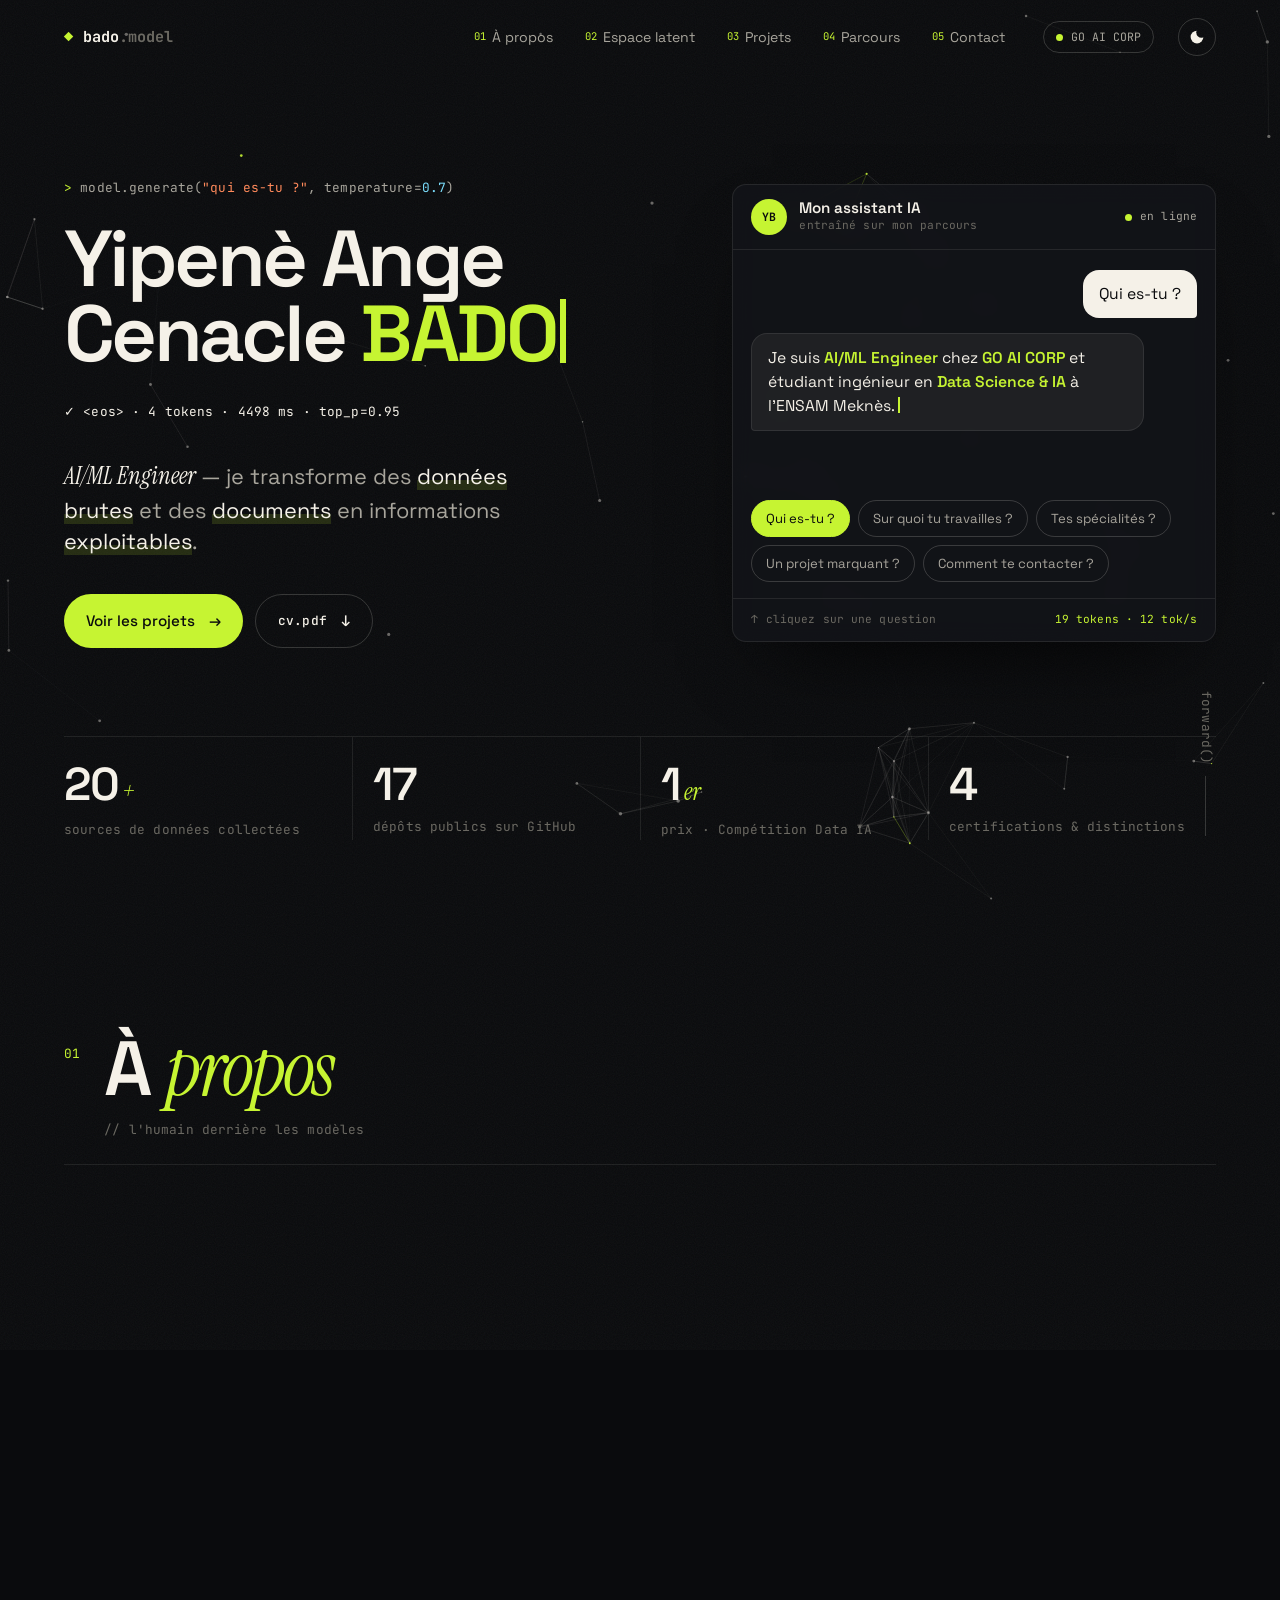
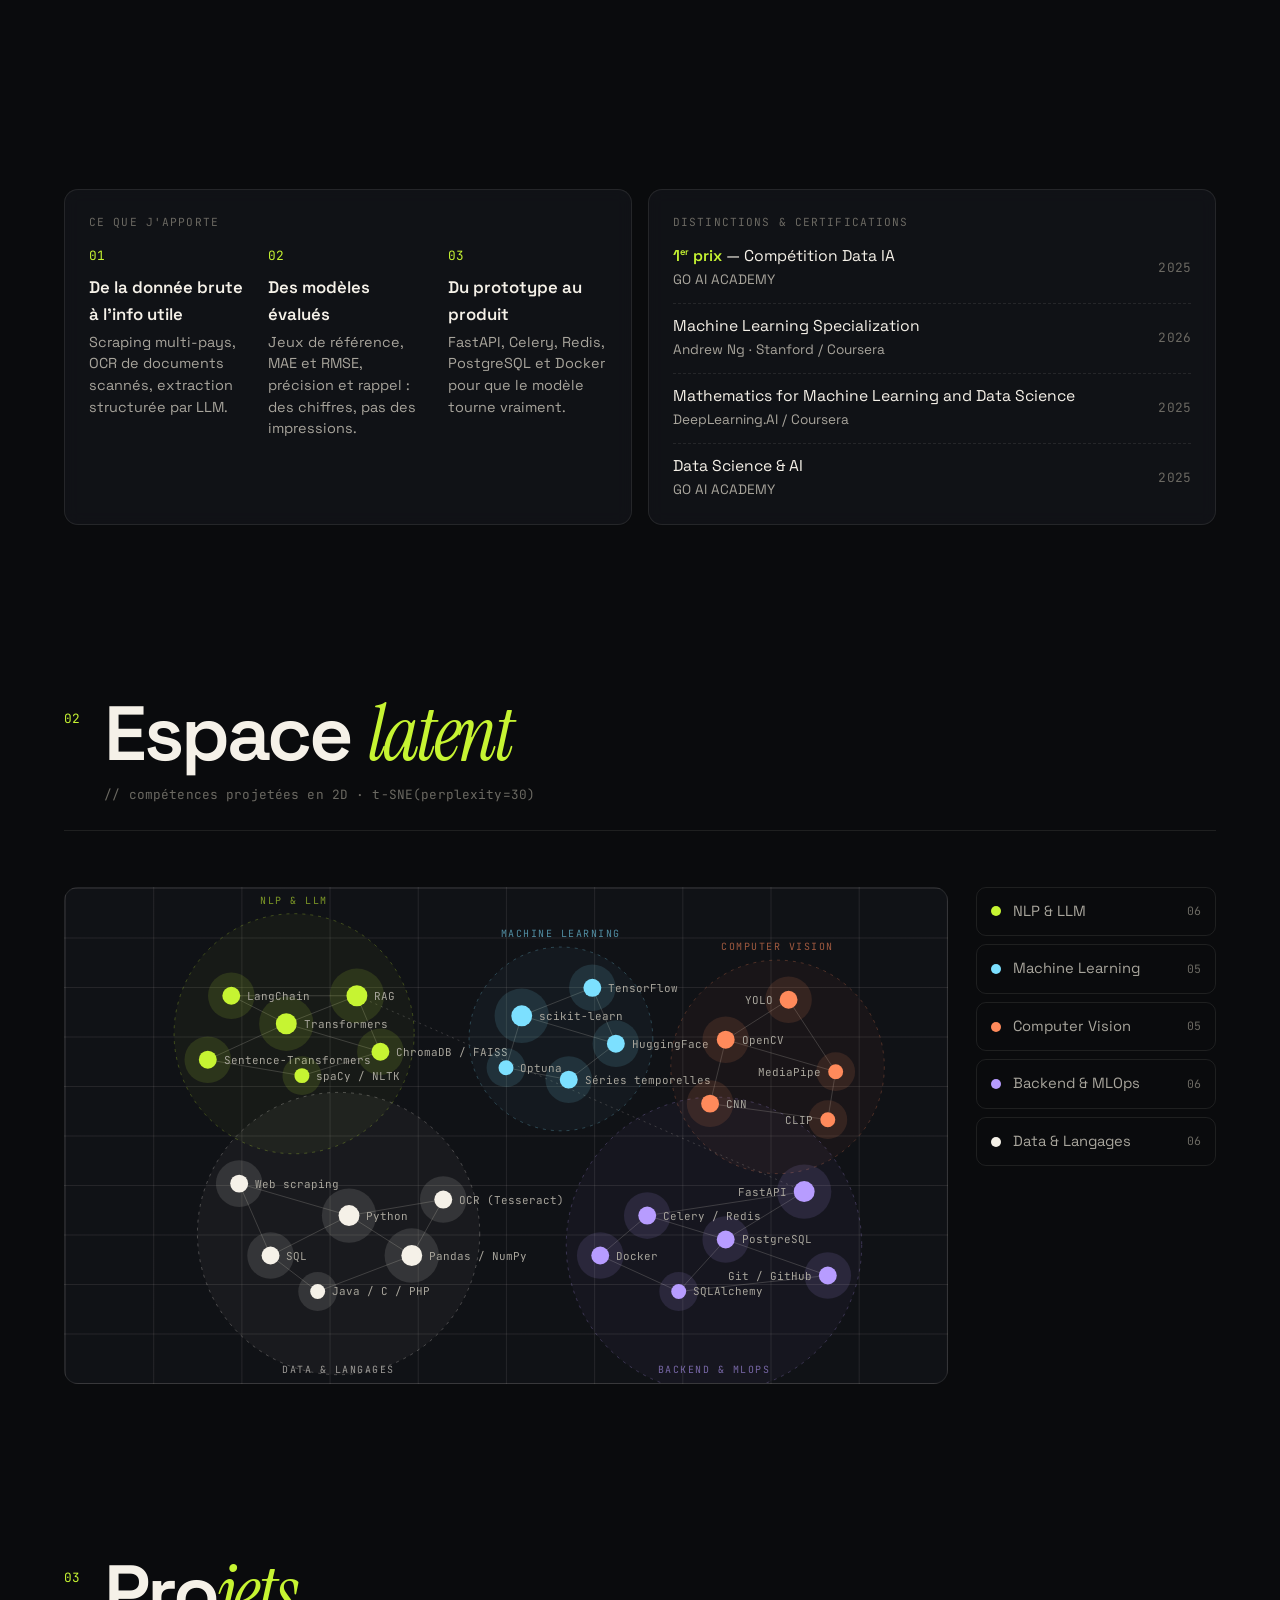
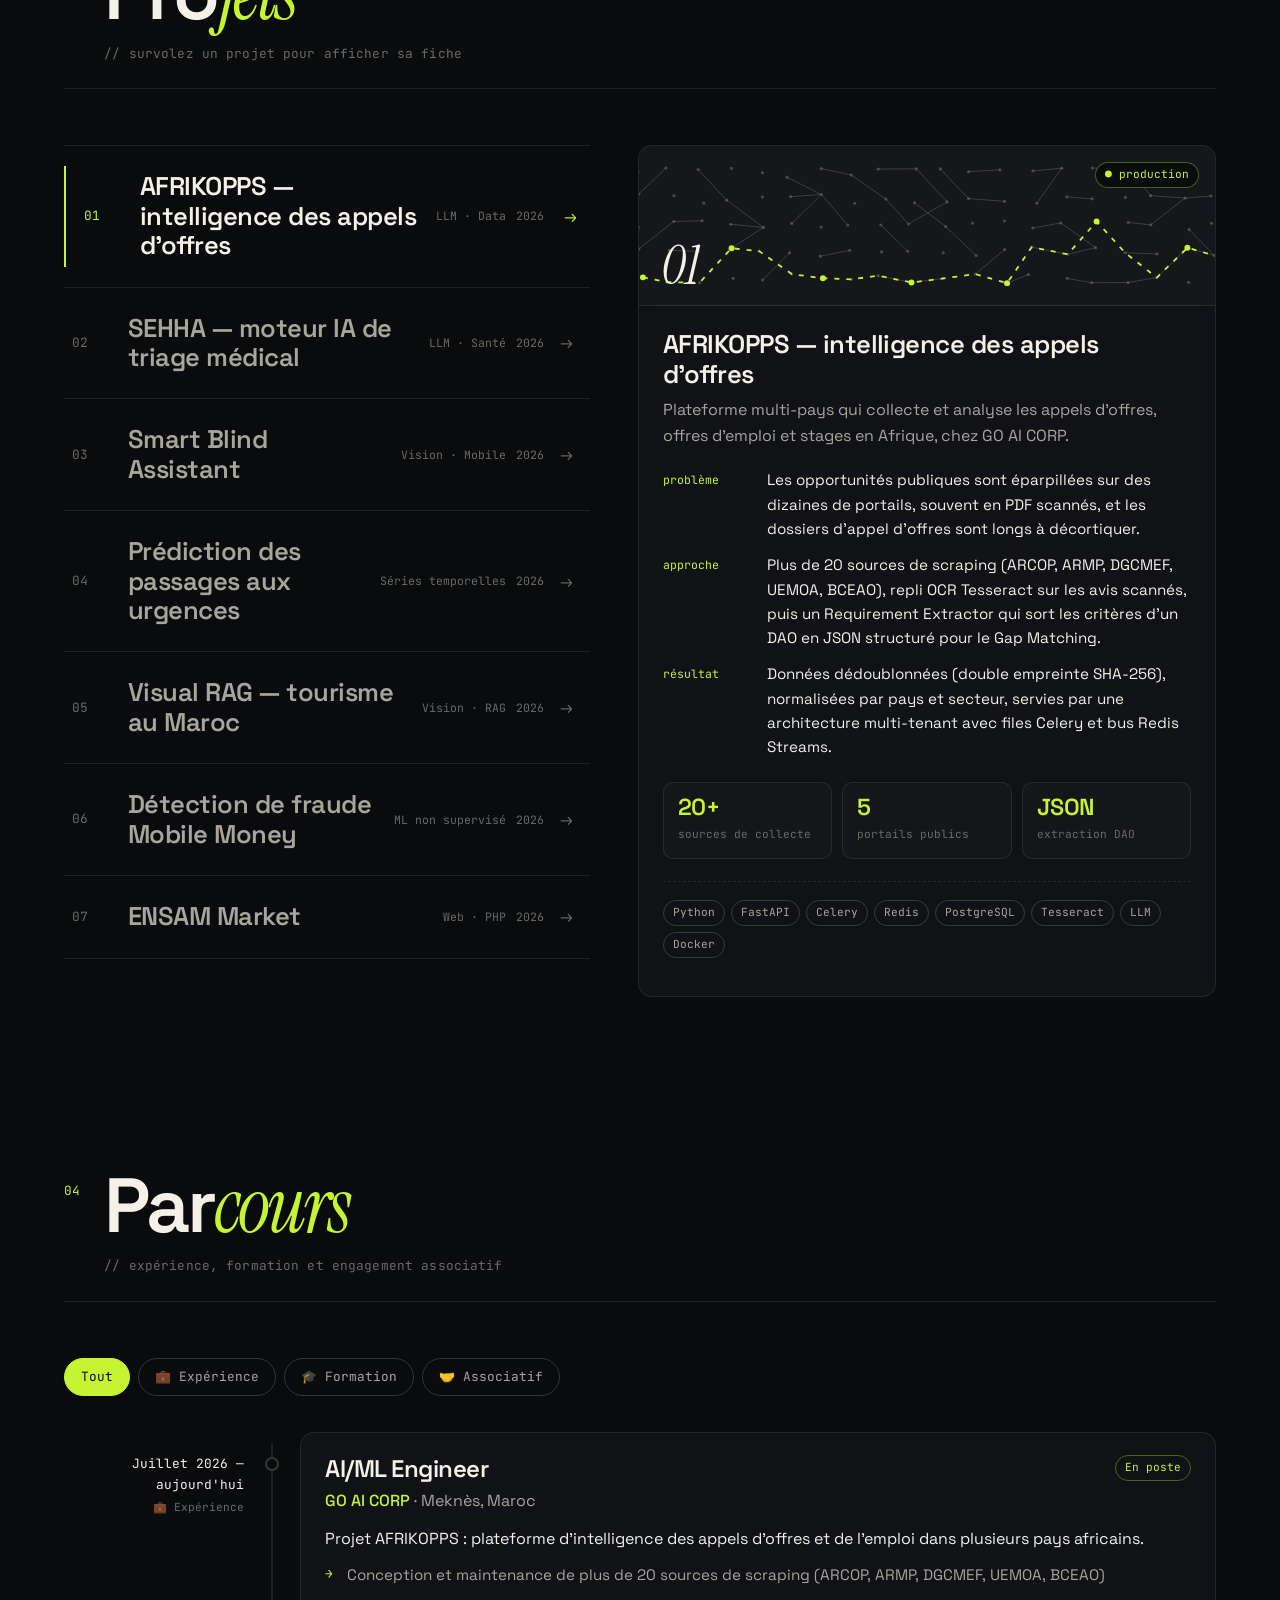
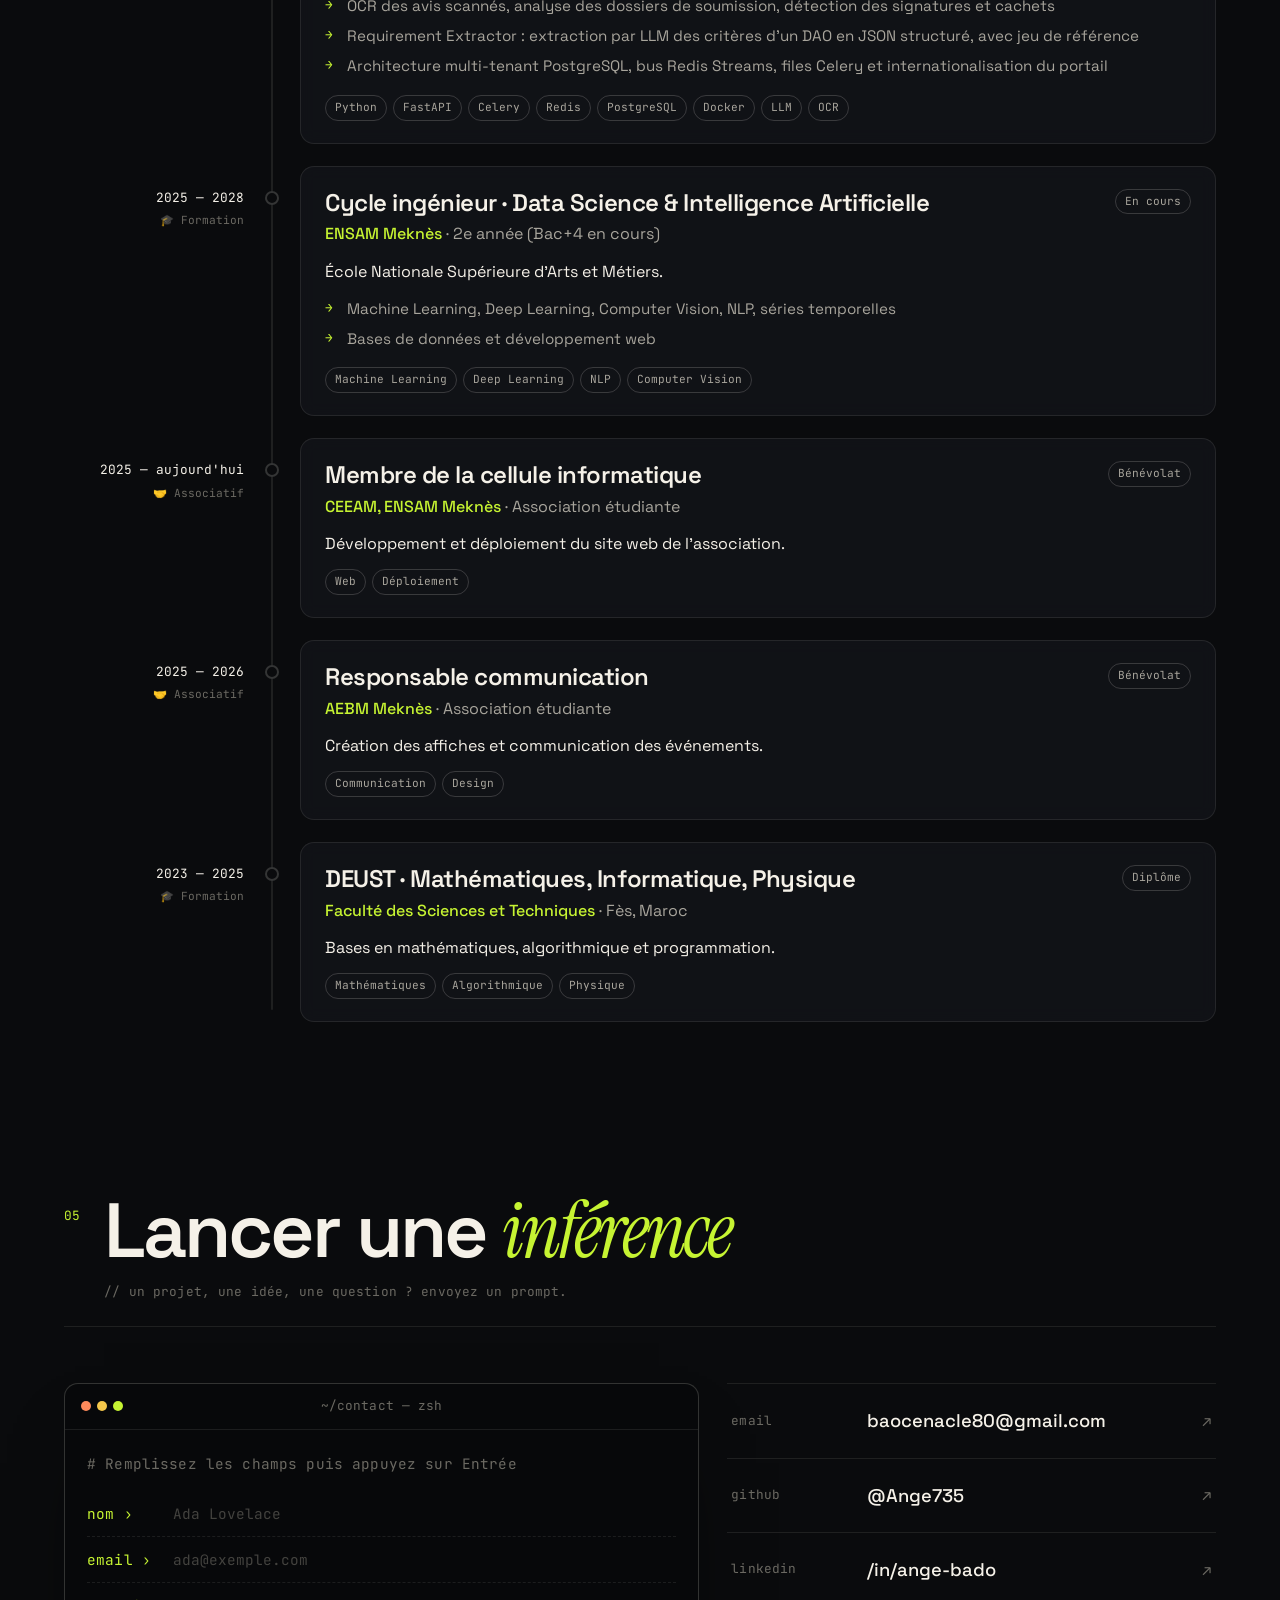
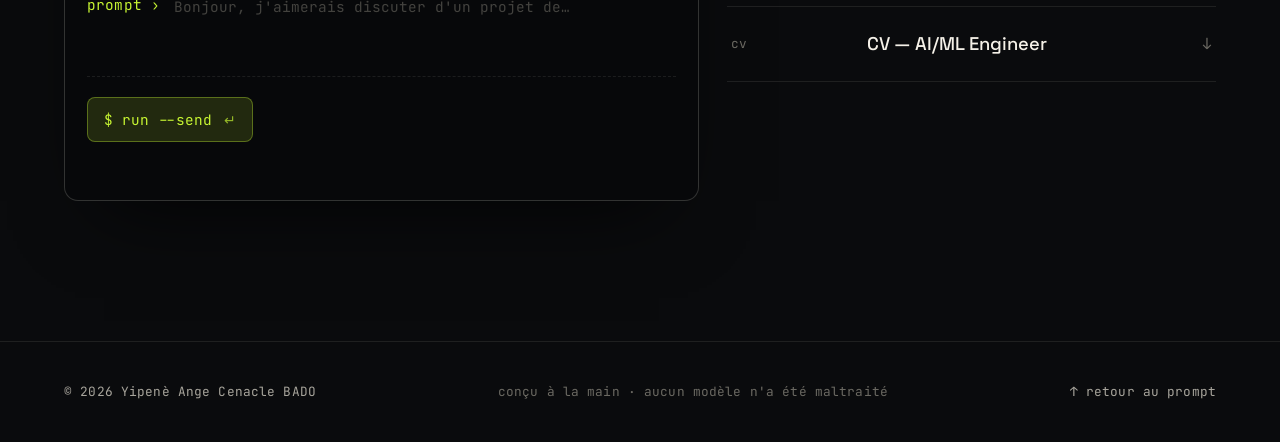
==== index.html @ c5e98bed "Portfolio IA : première mise en ligne Site personnel en HTML/CSS/JS sans build : accueil avec assist" ====
<!DOCTYPE html>
<html lang="fr">
<head>
  <meta charset="UTF-8" />
  <meta name="viewport" content="width=device-width, initial-scale=1.0" />
  <title>Yipenè Ange Cenacle BADO — AI/ML Engineer</title>
  <meta name="description" content="Portfolio de Yipenè Ange Cenacle BADO, AI/ML Engineer chez GO AI CORP et étudiant ingénieur en Data Science & IA à l'ENSAM Meknès : LLM, RAG, computer vision, data engineering." />
  <script>
    /* applique le thème mémorisé avant l'affichage (évite un flash) */
    try { document.documentElement.dataset.theme = localStorage.getItem("theme") || "dark"; }
    catch (e) { document.documentElement.dataset.theme = "dark"; }
  </script>
  <link rel="preconnect" href="https://fonts.googleapis.com" />
  <link rel="preconnect" href="https://fonts.gstatic.com" crossorigin />
  <link href="https://fonts.googleapis.com/css2?family=Instrument+Serif:ital@0;1&family=JetBrains+Mono:wght@400;500;700&family=Space+Grotesk:wght@400;500;600;700&display=swap" rel="stylesheet" />
  <link rel="stylesheet" href="css/style.css" />
  <link rel="stylesheet" href="css/sections.css" />
</head>
<body>
  <canvas id="field" aria-hidden="true"></canvas>
  <div class="grain" aria-hidden="true"></div>

  <!-- ============ NAV ============ -->
  <header class="nav">
    <a href="#top" class="nav__logo">
      <span class="nav__glyph">◆</span>
      <span>bado<span class="dim">.model</span></span>
    </a>
    <nav class="nav__links" id="navLinks">
      <a href="#about"><span class="idx">01</span>À propos</a>
      <a href="#latent"><span class="idx">02</span>Espace latent</a>
      <a href="#projects"><span class="idx">03</span>Projets</a>
      <a href="#parcours"><span class="idx">04</span>Parcours</a>
      <a href="#inference"><span class="idx">05</span>Contact</a>
    </nav>
    <div class="nav__status"><span class="pulse"></span>GO AI CORP</div>
    <button class="theme-toggle" id="themeToggle" type="button" aria-label="Passer au thème clair" title="Changer de thème">
      <svg viewBox="0 0 24 24" aria-hidden="true">
        <mask id="ttMoon">
          <rect x="-12" y="-12" width="48" height="48" fill="#fff" />
          <circle class="tt-mask" cx="18" cy="6" r="7" fill="#000" />
        </mask>
        <circle class="tt-core" cx="12" cy="12" r="8.5" mask="url(#ttMoon)" />
        <g class="tt-rays">
          <line x1="12" y1="1" x2="12" y2="3.5" /><line x1="12" y1="20.5" x2="12" y2="23" />
          <line x1="1" y1="12" x2="3.5" y2="12" /><line x1="20.5" y1="12" x2="23" y2="12" />
          <line x1="4.2" y1="4.2" x2="6" y2="6" /><line x1="18" y1="18" x2="19.8" y2="19.8" />
          <line x1="4.2" y1="19.8" x2="6" y2="18" /><line x1="18" y1="6" x2="19.8" y2="4.2" />
        </g>
      </svg>
    </button>
    <button class="nav__burger" id="burger" aria-label="Menu"><span></span><span></span></button>
  </header>

  <main id="top">
    <!-- ============ HERO ============ -->
    <section class="hero">
      <div class="hero__left">
        <p class="prompt mono">
          <span class="prompt__sym">&gt;</span> model.generate(<span class="str">"qui es-tu ?"</span>, temperature=<span class="num">0.7</span>)
        </p>

        <h1 class="hero__title" id="genName">
          <!-- tokens injectés par JS -->
        </h1>

        <div class="logits mono" id="logits" aria-hidden="true"></div>

        <p class="hero__role">
          <em>AI/ML Engineer</em> — je transforme des <span class="hl">données brutes</span>
          et des <span class="hl">documents</span> en informations <span class="hl">exploitables</span>.
        </p>

        <div class="hero__cta">
          <a href="#projects" class="btn btn--primary">
            <span>Voir les projets</span><span class="btn__arrow">→</span>
          </a>
          <a href="assets/CV.pdf" class="btn btn--ghost" download>
            <span class="mono">cv.pdf</span><span class="btn__arrow">↓</span>
          </a>
        </div>
      </div>

      <!-- Assistant IA : questions cliquables, réponses écrites en direct -->
      <aside class="hero__right">
        <div class="chat">
          <div class="chat__head">
            <div class="chat__id">
              <span class="chat__avatar mono" data-initials>··</span>
              <div>
                <b>Mon assistant IA</b>
                <span class="mono">entraîné sur mon parcours</span>
              </div>
            </div>
            <span class="chat__live mono"><span class="pulse"></span>en ligne</span>
          </div>
          <div class="chat__body" id="chatBody" aria-live="polite"></div>
          <div class="chat__chips" id="chatChips" aria-label="Questions suggérées"></div>
          <div class="chat__foot mono">
            <span>↑ cliquez sur une question</span><span id="chatStats">—</span>
          </div>
        </div>
      </aside>

      <div class="hero__metrics">
        <div class="metric"><span class="metric__val" data-count="20">0</span><span class="metric__unit">+</span><span class="metric__lbl mono">sources de données collectées</span></div>
        <div class="metric"><span class="metric__val" data-count="17">0</span><span class="metric__unit"></span><span class="metric__lbl mono">dépôts publics sur GitHub</span></div>
        <div class="metric"><span class="metric__val" data-count="1">0</span><span class="metric__unit">er</span><span class="metric__lbl mono">prix · Compétition Data IA</span></div>
        <div class="metric"><span class="metric__val" data-count="4">0</span><span class="metric__unit"></span><span class="metric__lbl mono">certifications & distinctions</span></div>
      </div>

      <a href="#about" class="scroll-hint mono" aria-label="Défiler">
        <span>forward()</span><span class="scroll-hint__line"></span>
      </a>
    </section>

    <!-- ============ 01 À PROPOS (bento) ============ -->
    <section class="section" id="about">
      <header class="section__head">
        <span class="section__idx mono">01</span>
        <h2 class="section__title">À <em>propos</em></h2>
        <p class="section__sub mono">// l'humain derrière les modèles</p>
      </header>

      <div class="bento" id="bento">
        <article class="tile tile--bio reveal">
          <div class="bio__top">
            <div class="avatar" aria-hidden="true">
              <span data-initials>··</span><i></i><i></i><i></i>
            </div>
            <div>
              <p class="tile__label mono">profil</p>
              <h3 class="bio__name" data-fullname>Yipenè Ange Cenacle BADO</h3>
              <p class="bio__role">AI/ML Engineer · Étudiant ingénieur en Data Science &amp; IA</p>
            </div>
          </div>
          <p class="bio__lead">Je transforme des données brutes et des documents en <em>décisions</em>.</p>
          <p class="bio__text">
            AI/ML Engineer chez GO AI CORP depuis juillet 2026, en parallèle de mon cycle ingénieur
            à l'ENSAM Meknès. Je travaille sur la collecte de données à grande échelle, l'OCR de
            documents scannés et l'extraction d'informations par LLM, notamment pour analyser la
            conformité des dossiers d'appels d'offres. J'ai aussi une pratique du Machine Learning,
            de la vision par ordinateur, du NLP et des séries temporelles, de la préparation des
            données jusqu'à l'évaluation des modèles.
          </p>
          <div class="bio__open">
            <span class="mono dim">spécialités</span>
            <span class="tag tag--ok">LLM &amp; RAG</span><span class="tag">Computer Vision</span><span class="tag">Data Engineering</span>
          </div>
        </article>

        <article class="tile tile--now reveal">
          <p class="tile__label mono"><span class="pulse"></span>en ce moment</p>
          <p class="now__text">Je développe <em>AFRIKOPPS</em> chez GO AI CORP : collecte multi-pays, OCR et moteur de conformité des appels d'offres.</p>
          <div class="now__bar" aria-hidden="true"><i></i></div>
          <p class="mono dim now__hint">20+ sources · 5 portails publics · extraction LLM</p>
        </article>

        <article class="tile tile--place reveal">
          <p class="tile__label mono">basé à</p>
          <p class="place__city">Meknès</p>
          <p class="place__country">Maroc · ENSAM Meknès</p>
          <p class="place__time mono"><span class="dim">heure locale</span> <b id="localTime" data-tz="Africa/Casablanca">--:--</b></p>
        </article>

        <article class="tile tile--lang reveal">
          <p class="tile__label mono">langues</p>
          <ul class="langs">
            <li><span>Français</span><span class="bar"><i style="--v: 1"></i></span><span class="mono dim">langue maternelle</span></li>
            <li><span>Anglais</span><span class="bar"><i style="--v: .55"></i></span><span class="mono dim">intermédiaire</span></li>
          </ul>
        </article>

        <article class="tile tile--values reveal">
          <p class="tile__label mono">ce que j'apporte</p>
          <ol class="values">
            <li><span class="values__n mono">01</span><div><b>De la donnée brute à l'info utile</b><p>Scraping multi-pays, OCR de documents scannés, extraction structurée par LLM.</p></div></li>
            <li><span class="values__n mono">02</span><div><b>Des modèles évalués</b><p>Jeux de référence, MAE et RMSE, précision et rappel : des chiffres, pas des impressions.</p></div></li>
            <li><span class="values__n mono">03</span><div><b>Du prototype au produit</b><p>FastAPI, Celery, Redis, PostgreSQL et Docker pour que le modèle tourne vraiment.</p></div></li>
          </ol>
        </article>

        <article class="tile tile--awards reveal">
          <p class="tile__label mono">distinctions &amp; certifications</p>
          <ul class="awards">
            <li>
              <span class="awards__what"><b>1<sup>er</sup> prix</b> — Compétition Data IA</span>
              <span class="awards__who">GO AI ACADEMY</span><span class="mono awards__year">2025</span>
            </li>
            <li>
              <span class="awards__what">Machine Learning Specialization</span>
              <span class="awards__who">Andrew Ng · Stanford / Coursera</span><span class="mono awards__year">2026</span>
            </li>
            <li>
              <span class="awards__what">Mathematics for Machine Learning and Data Science</span>
              <span class="awards__who">DeepLearning.AI / Coursera</span><span class="mono awards__year">2025</span>
            </li>
            <li>
              <span class="awards__what">Data Science &amp; AI</span>
              <span class="awards__who">GO AI ACADEMY</span><span class="mono awards__year">2025</span>
            </li>
          </ul>
        </article>
      </div>
    </section>

    <!-- ============ 02 LATENT SPACE ============ -->
    <section class="section" id="latent">
      <header class="section__head">
        <span class="section__idx mono">02</span>
        <h2 class="section__title">Espace <em>latent</em></h2>
        <p class="section__sub mono">// compétences projetées en 2D · t-SNE(perplexity=30)</p>
      </header>

      <div class="latent reveal">
        <div class="latent__plot" id="latentPlot">
          <svg id="latentSvg" role="img" aria-label="Carte des compétences"></svg>
          <div class="latent__tip mono" id="latentTip"></div>
        </div>
        <div class="latent__legend" id="latentLegend"></div>
      </div>
    </section>

    <!-- ============ 03 PROJETS (liste + fiche) ============ -->
    <section class="section" id="projects">
      <header class="section__head">
        <span class="section__idx mono">03</span>
        <h2 class="section__title">Pro<em>jets</em></h2>
        <p class="section__sub mono">// survolez un projet pour afficher sa fiche</p>
      </header>

      <div class="proj reveal">
        <ol class="proj__list" id="projList"><!-- injecté par JS --></ol>
        <div class="proj__panel" id="projPanel" aria-live="polite"></div>
      </div>
    </section>

    <!-- ============ 04 PARCOURS (frise) ============ -->
    <section class="section" id="parcours">
      <header class="section__head">
        <span class="section__idx mono">04</span>
        <h2 class="section__title">Par<em>cours</em></h2>
        <p class="section__sub mono">// expérience, formation et engagement associatif</p>
      </header>

      <div class="path-filter mono" id="pathFilter" role="group" aria-label="Filtrer le parcours">
        <button type="button" class="is-active" data-f="all">Tout</button>
        <button type="button" data-f="work">💼 Expérience</button>
        <button type="button" data-f="edu">🎓 Formation</button>
        <button type="button" data-f="assoc">🤝 Associatif</button>
      </div>

      <div class="path" id="path">
        <div class="path__rail" aria-hidden="true"><i id="pathFill"></i></div>
        <ol class="path__list" id="pathList"><!-- injecté par JS --></ol>
      </div>
    </section>

    <!-- ============ 05 INFERENCE / CONTACT ============ -->
    <section class="section" id="inference">
      <header class="section__head">
        <span class="section__idx mono">05</span>
        <h2 class="section__title">Lancer une <em>inférence</em></h2>
        <p class="section__sub mono">// un projet, une idée, une question ? envoyez un prompt.</p>
      </header>

      <div class="contact">
        <form class="term reveal" id="termForm" autocomplete="off">
          <div class="term__bar mono">
            <span class="dots"><i></i><i></i><i></i></span>
            <span>~/contact — zsh</span>
            <span></span>
          </div>
          <div class="term__body mono">
            <p class="dim"># Remplissez les champs puis appuyez sur Entrée</p>
            <label class="term__line">
              <span class="term__ps">nom ›</span>
              <input name="name" required placeholder="Ada Lovelace" />
            </label>
            <label class="term__line">
              <span class="term__ps">email ›</span>
              <input name="email" type="email" required placeholder="ada@exemple.com" />
            </label>
            <label class="term__line term__line--area">
              <span class="term__ps">prompt ›</span>
              <textarea name="message" rows="3" required placeholder="Bonjour, j'aimerais discuter d'un projet de…"></textarea>
            </label>
            <button type="submit" class="term__run">
              <span>$ run --send</span><kbd>↵</kbd>
            </button>
            <div class="term__out" id="termOut" aria-live="polite"></div>
          </div>
        </form>

        <div class="links reveal">
          <a href="mailto:baocenacle80@gmail.com" class="link">
            <span class="link__k mono">email</span><span class="link__v">baocenacle80@gmail.com</span><span class="link__a">↗</span>
          </a>
          <a href="https://github.com/Ange735" target="_blank" rel="noopener" class="link">
            <span class="link__k mono">github</span><span class="link__v">@Ange735</span><span class="link__a">↗</span>
          </a>
          <a href="https://www.linkedin.com/in/ange-bado" target="_blank" rel="noopener" class="link">
            <span class="link__k mono">linkedin</span><span class="link__v">/in/ange-bado</span><span class="link__a">↗</span>
          </a>
          <a href="assets/CV.pdf" download class="link">
            <span class="link__k mono">cv</span><span class="link__v">CV — AI/ML Engineer</span><span class="link__a">↓</span>
          </a>
        </div>
      </div>
    </section>
  </main>

  <footer class="footer mono">
    <span>© <span id="year"></span> <span data-fullname>Yipenè Ange Cenacle BADO</span></span>
    <span class="dim">conçu à la main · aucun modèle n'a été maltraité</span>
    <a href="#top">↑ retour au prompt</a>
  </footer>

  <script src="js/data.js"></script>
  <script src="js/hero.js"></script>
  <script src="js/sections.js"></script>
</body>
</html>
---- css/style.css ----
/* =========================================================
   PORTFOLIO IA — style principal
   (base, navigation, accueil, assistant, À propos)
   ========================================================= */
:root {
  --bg: #0A0B0D;
  --bg-2: #111317;
  --panel: rgba(20, 22, 27, 0.72);
  --line: rgba(245, 241, 232, 0.09);
  --line-2: rgba(245, 241, 232, 0.18);
  --ink: #F5F1E8;
  --ink-2: #A8A59C;
  --ink-3: #6B6962;
  --acid: #C6F432;
  --acid-d: rgba(198, 244, 50, 0.14);
  --coral: #FF8A5B;
  --cyan: #7CE0FF;
  --violet: #B79CFF;
  --acid-fill: #C6F432;
  --on-acid: #0A0B0D;
  --acid-border: rgba(198, 244, 50, 0.35);
  --glow: rgba(198, 244, 50, 0.08);
  --glow-soft: rgba(198, 244, 50, 0.03);
  --hover: rgba(245, 241, 232, 0.06);
  --tint: rgba(245, 241, 232, 0.02);
  --nav-bg: rgba(10, 11, 13, 0.78);
  --nav-bg-solid: rgba(10, 11, 13, 0.96);
  --term-bg: #07080A;
  --shadow: rgba(0, 0, 0, 0.85);
  --grain-opacity: .05;
  /* couleurs du champ neuronal (triplets RGB lus par le JS) */
  --field-ink: 245, 241, 232;
  --field-hot: 198, 244, 50;
  --field-alpha: 1;
  color-scheme: dark;

  --f-sans: "Space Grotesk", system-ui, sans-serif;
  --f-serif: "Instrument Serif", Georgia, serif;
  --f-mono: "JetBrains Mono", ui-monospace, monospace;

  --gutter: clamp(20px, 5vw, 72px);
  --radius: 14px;
  --ease: cubic-bezier(.2, .8, .2, 1);
}

/* ---------- Thème clair ---------- */
:root[data-theme="light"] {
  --bg: #F3F0E8;
  --bg-2: #EAE6DC;
  --panel: rgba(255, 255, 255, 0.62);
  --line: rgba(20, 22, 26, 0.10);
  --line-2: rgba(20, 22, 26, 0.20);
  --ink: #15171B;
  --ink-2: #4A4842;
  --ink-3: #6F6C64;
  --acid: #4A7200;
  --acid-d: rgba(140, 190, 0, 0.20);
  --coral: #B8431A;
  --cyan: #00739F;
  --violet: #6B4FD1;
  --acid-fill: #C6F432;
  --on-acid: #0A0B0D;
  --acid-border: rgba(74, 114, 0, 0.35);
  --glow: rgba(140, 190, 0, 0.12);
  --glow-soft: rgba(140, 190, 0, 0.06);
  --hover: rgba(20, 22, 26, 0.05);
  --tint: rgba(20, 22, 26, 0.025);
  --nav-bg: rgba(243, 240, 232, 0.80);
  --nav-bg-solid: rgba(243, 240, 232, 0.97);
  --term-bg: #FBFAF6;
  --shadow: rgba(60, 50, 20, 0.22);
  --grain-opacity: .035;
  --field-ink: 40, 38, 34;
  --field-hot: 74, 114, 0;
  --field-alpha: 1.6;
  color-scheme: light;
}

/* transition circulaire entre les thèmes (View Transitions API) */
::view-transition-old(root),
::view-transition-new(root) { animation: none; mix-blend-mode: normal; }

*, *::before, *::after { box-sizing: border-box; }
html { scroll-behavior: smooth; }
body {
  margin: 0;
  background: var(--bg);
  color: var(--ink);
  font-family: var(--f-sans);
  font-size: 16px;
  line-height: 1.6;
  -webkit-font-smoothing: antialiased;
  overflow-x: hidden;
}
::selection { background: var(--acid-fill); color: var(--on-acid); }
a { color: inherit; text-decoration: none; }
img { max-width: 100%; }

.mono { font-family: var(--f-mono); font-size: .8rem; letter-spacing: .01em; }
.dim { color: var(--ink-3); }
em { font-family: var(--f-serif); font-style: italic; font-weight: 400; }

/* ---------- Fond : champ neuronal + grain ---------- */
#field {
  position: fixed; inset: 0;
  width: 100%; height: 100%;
  z-index: -2;
  pointer-events: none;
}
.grain {
  position: fixed; inset: -50%;
  z-index: -1; pointer-events: none;
  opacity: var(--grain-opacity);
  background-image: url("data:image/svg+xml,%3Csvg xmlns='http://www.w3.org/2000/svg' width='160' height='160'%3E%3Cfilter id='n'%3E%3CfeTurbulence type='fractalNoise' baseFrequency='.9' numOctaves='3' stitchTiles='stitch'/%3E%3C/filter%3E%3Crect width='100%25' height='100%25' filter='url(%23n)'/%3E%3C/svg%3E");
}

/* ---------- NAV ---------- */
.nav {
  position: fixed; top: 0; left: 0; right: 0;
  z-index: 50;
  display: flex; align-items: center; gap: 24px;
  padding: 18px var(--gutter);
  transition: background .4s var(--ease), border-color .4s;
  border-bottom: 1px solid transparent;
}
.nav.is-scrolled {
  background: var(--nav-bg);
  backdrop-filter: blur(14px);
  border-color: var(--line);
}
.nav__logo {
  display: flex; align-items: center; gap: 10px;
  font-family: var(--f-mono); font-weight: 700; font-size: .95rem;
}
.nav__glyph {
  color: var(--acid);
  display: inline-block;
  animation: spin 8s linear infinite;
}
@keyframes spin { to { transform: rotate(360deg); } }

.nav__links { display: flex; gap: 4px; margin-left: auto; }
.nav__links a {
  font-size: .88rem; color: var(--ink-2);
  padding: 8px 14px; border-radius: 999px;
  transition: color .25s, background .25s;
}
.nav__links a:hover, .nav__links a.is-active { color: var(--ink); background: var(--hover); }
.nav__links .idx { font-family: var(--f-mono); font-size: .66rem; color: var(--acid); margin-right: 6px; vertical-align: 2px; }

.nav__status {
  display: flex; align-items: center; gap: 8px;
  font-family: var(--f-mono); font-size: .72rem; color: var(--ink-2);
  padding: 6px 12px; border: 1px solid var(--line-2); border-radius: 999px;
}
.pulse {
  width: 7px; height: 7px; border-radius: 50%; flex: none;
  background: var(--acid);
  box-shadow: 0 0 0 0 rgba(198,244,50,.6);
  animation: pulse 2s infinite;
}
@keyframes pulse {
  70% { box-shadow: 0 0 0 8px rgba(198,244,50,0); }
  100% { box-shadow: 0 0 0 0 rgba(198,244,50,0); }
}

/* Bouton de thème : lune ↔ soleil */
.theme-toggle {
  width: 38px; height: 38px; flex: none;
  display: grid; place-items: center;
  border-radius: 50%; border: 1px solid var(--line-2);
  background: transparent; color: var(--ink); cursor: pointer;
  transition: border-color .25s, color .25s, background .25s, transform .3s var(--ease);
}
.theme-toggle:hover { border-color: var(--acid); color: var(--acid); background: var(--hover); }
.theme-toggle:active { transform: scale(.9); }
.theme-toggle:focus-visible { outline: 2px solid var(--acid); outline-offset: 3px; }
.theme-toggle svg { width: 18px; height: 18px; overflow: visible; }
.tt-core { fill: currentColor; transform-origin: 12px 12px; transition: transform .6s var(--ease); }
.tt-mask { transition: transform .6s var(--ease); }
.tt-rays {
  stroke: currentColor; stroke-width: 2; stroke-linecap: round;
  transform-origin: 12px 12px;
  opacity: 0; transform: rotate(-60deg) scale(.5);
  transition: transform .6s var(--ease), opacity .35s;
}
[data-theme="light"] .tt-core { transform: scale(.6); }
[data-theme="light"] .tt-mask { transform: translate(9px, -9px); }
[data-theme="light"] .tt-rays { opacity: 1; transform: none; }

.nav__burger { display: none; background: none; border: 0; cursor: pointer; padding: 8px; }
.nav__burger span { display: block; width: 22px; height: 2px; background: var(--ink); margin: 5px 0; transition: transform .3s; }

/* ---------- HERO ---------- */
.hero {
  position: relative;
  min-height: 100vh;
  display: grid;
  grid-template-columns: 1.25fr 1fr;
  grid-template-rows: 1fr auto;
  gap: 40px 64px;
  align-items: center;
  padding: 130px var(--gutter) 60px;
}
.hero__left, .hero__right { min-width: 0; }
.prompt { color: var(--ink-2); margin: 0 0 22px; }
.prompt__sym { color: var(--acid); }
.prompt .str { color: var(--coral); }
.prompt .num { color: var(--cyan); }

.hero__title {
  font-size: clamp(2.8rem, 6.2vw, 6rem);
  font-weight: 600;
  line-height: .95;
  letter-spacing: -.045em;
  margin: 0;
  min-height: 1em;
}
.tok {
  display: inline-block;
  white-space: pre;
  position: relative;
  opacity: 0;
  transform: translateY(.18em);
  filter: blur(8px);
  transition: opacity .5s var(--ease), transform .5s var(--ease), filter .5s var(--ease);
}
.tok.is-in { opacity: 1; transform: none; filter: none; }
.tok--accent { color: var(--acid); }
.tok.is-in::after {
  content: "";
  position: absolute; left: 0; right: 0; bottom: -.04em;
  height: .06em; background: var(--acid);
  transform-origin: left;
  animation: tokline 1.1s var(--ease) forwards;
}
@keyframes tokline { 0% { transform: scaleX(0); opacity: 1; } 60% { transform: scaleX(1); opacity: 1; } 100% { transform: scaleX(1); opacity: 0; } }
.hero__title .caret {
  display: inline-block; width: .08em; height: .8em;
  background: var(--acid); margin-left: .06em; vertical-align: -.02em;
  animation: blink 1s steps(1) infinite;
}
@keyframes blink { 50% { opacity: 0; } }

.logits {
  display: flex; flex-wrap: wrap; gap: 6px 14px;
  min-height: 46px; margin: 18px 0 24px;
  color: var(--ink-3);
}
.logit { display: flex; align-items: center; gap: 8px; animation: fadeUp .4s var(--ease) both; }
.logit__bar { width: 60px; height: 4px; background: var(--line); border-radius: 2px; overflow: hidden; }
.logit__bar i { display: block; height: 100%; background: var(--ink-3); }
.logit.is-pick { color: var(--ink); }
.logit.is-pick .logit__bar i { background: var(--acid); }
@keyframes fadeUp { from { opacity: 0; transform: translateY(6px); } }

.hero__role {
  font-size: clamp(1.1rem, 1.7vw, 1.4rem);
  color: var(--ink-2);
  max-width: 34ch;
  margin: 0 0 36px;
  line-height: 1.45;
}
.hero__role em { color: var(--ink); font-size: 1.12em; }
.hl { color: var(--ink); background: linear-gradient(transparent 62%, var(--acid-d) 62%); }

.hero__cta { display: flex; flex-wrap: wrap; gap: 12px; }
.btn {
  display: inline-flex; align-items: center; gap: 14px;
  padding: 14px 22px; border-radius: 999px;
  font-weight: 500; font-size: .95rem;
  transition: transform .3s var(--ease), background .3s, color .3s, border-color .3s;
}
.btn__arrow { transition: transform .3s var(--ease); }
.btn:hover .btn__arrow { transform: translateX(4px); }
.btn--primary { background: var(--acid-fill); color: var(--on-acid); }
.btn--primary:hover { background: var(--ink); color: var(--bg); }
.btn--ghost { border: 1px solid var(--line-2); color: var(--ink); }
.btn--ghost:hover { border-color: var(--acid); color: var(--acid); }
.btn--ghost:hover .btn__arrow { transform: translateY(3px); }

/* ---------- Assistant IA (carte de chat) ---------- */
.chat {
  background: var(--panel);
  border: 1px solid var(--line);
  border-radius: var(--radius);
  backdrop-filter: blur(10px);
  box-shadow: 0 40px 80px -40px var(--shadow);
  overflow: hidden;
}
.chat__head {
  display: flex; justify-content: space-between; align-items: center; gap: 12px;
  padding: 14px 18px; border-bottom: 1px solid var(--line);
}
.chat__id { display: flex; align-items: center; gap: 12px; min-width: 0; }
.chat__id b { display: block; font-weight: 600; font-size: .95rem; line-height: 1.2; }
.chat__id div .mono { display: block; font-size: .7rem; color: var(--ink-3); }
.chat__avatar {
  width: 36px; height: 36px; flex: none; border-radius: 50%;
  display: grid; place-items: center;
  background: var(--acid-fill); color: var(--on-acid);
  font-weight: 700; font-size: .72rem;
}
.chat__live { display: flex; align-items: center; gap: 8px; color: var(--ink-2); font-size: .7rem; white-space: nowrap; }

.chat__body {
  height: 250px;
  padding: 20px 18px;
  display: flex; flex-direction: column; gap: 14px;
  overflow-y: auto;
  scrollbar-width: none;
}
.chat__body::-webkit-scrollbar { display: none; }
.msg {
  max-width: 88%;
  padding: 12px 16px; border-radius: 16px;
  font-size: .98rem; line-height: 1.55;
  animation: fadeUp .35s var(--ease) both;
}
.msg--user { align-self: flex-end; background: var(--ink); color: var(--bg); border-bottom-right-radius: 4px; }
.msg--bot { align-self: flex-start; background: var(--hover); border: 1px solid var(--line); border-bottom-left-radius: 4px; }
.msg--bot b { color: var(--acid); font-weight: 600; }
.typing { display: inline-flex; gap: 5px; padding: 6px 2px; }
.typing i { width: 6px; height: 6px; border-radius: 50%; background: var(--ink-3); animation: bounce 1s infinite; }
.typing i:nth-child(2) { animation-delay: .15s; }
.typing i:nth-child(3) { animation-delay: .3s; }
@keyframes bounce { 0%, 60%, 100% { transform: none; opacity: .4; } 30% { transform: translateY(-4px); opacity: 1; } }
.caret-sm {
  display: inline-block; width: 2px; height: 1em;
  background: var(--acid); margin-left: 3px; vertical-align: -2px;
  animation: blink 1s steps(1) infinite;
}

.chat__chips { display: flex; flex-wrap: wrap; gap: 8px; padding: 0 18px 16px; }
.chip {
  font: inherit; font-size: .82rem;
  color: var(--ink-2); background: transparent;
  border: 1px solid var(--line-2); border-radius: 999px;
  padding: 7px 14px; cursor: pointer;
  transition: color .25s, border-color .25s, background .25s;
}
.chip:hover { color: var(--ink); border-color: var(--acid); }
.chip.is-on { background: var(--acid-fill); color: var(--on-acid); border-color: var(--acid-fill); }
.chip:focus-visible { outline: 2px solid var(--acid); outline-offset: 2px; }
.chat__foot {
  display: flex; justify-content: space-between; gap: 12px;
  padding: 12px 18px; border-top: 1px solid var(--line);
  color: var(--ink-3); font-size: .7rem;
}
#chatStats { color: var(--acid); }

/* Métriques */
.hero__metrics {
  grid-column: 1 / -1;
  display: grid; grid-template-columns: repeat(4, 1fr);
  border-top: 1px solid var(--line);
}
.metric { padding: 24px 20px 0 0; display: flex; flex-wrap: wrap; align-items: baseline; }
.metric + .metric { padding-left: 20px; border-left: 1px solid var(--line); }
.metric__val { font-size: clamp(2rem, 3.6vw, 3rem); font-weight: 600; letter-spacing: -.03em; line-height: 1; }
.metric__unit { font-family: var(--f-serif); font-style: italic; font-size: 1.5rem; color: var(--acid); margin-left: 4px; }
.metric__lbl { flex-basis: 100%; color: var(--ink-3); margin-top: 8px; }

.scroll-hint {
  position: absolute; right: var(--gutter); bottom: 64px;
  display: flex; align-items: center; gap: 12px;
  color: var(--ink-3); writing-mode: vertical-rl;
}
.scroll-hint__line { width: 1px; height: 60px; background: var(--line-2); position: relative; overflow: hidden; }
.scroll-hint__line::after {
  content: ""; position: absolute; left: 0; top: -30%;
  width: 1px; height: 30%; background: var(--acid);
  animation: drip 2s var(--ease) infinite;
}
@keyframes drip { to { top: 100%; } }

/* ---------- SECTIONS communes ---------- */
.section { padding: 130px var(--gutter) 40px; position: relative; }
.section__head {
  display: grid;
  grid-template-columns: auto 1fr;
  gap: 4px 24px;
  align-items: end;
  margin-bottom: 56px;
  padding-bottom: 24px;
  border-bottom: 1px solid var(--line);
}
.section__idx { color: var(--acid); grid-row: span 2; align-self: start; padding-top: 14px; }
.section__title {
  font-size: clamp(2.4rem, 6vw, 5rem);
  font-weight: 600; letter-spacing: -.04em; line-height: 1;
  margin: 0;
}
.section__title em { color: var(--acid); }
.section__sub { color: var(--ink-3); margin: 8px 0 0; }

.reveal { opacity: 0; transform: translateY(28px); transition: opacity .9s var(--ease), transform .9s var(--ease); }
.reveal.is-in { opacity: 1; transform: none; }

.tag {
  font-family: var(--f-mono); font-size: .7rem;
  padding: 3px 9px; border-radius: 999px;
  border: 1px solid var(--line-2); color: var(--ink-2);
  white-space: nowrap;
}
.tag--ok { color: var(--acid); border-color: var(--acid-border); }
.tag--warn { color: var(--coral); border-color: rgba(255,138,91,.35); }

/* ---------- 01 À PROPOS (tuiles) ---------- */
.bento {
  display: grid;
  grid-template-columns: repeat(4, minmax(0, 1fr));
  grid-auto-rows: minmax(170px, auto);
  gap: 16px;
}
.tile {
  position: relative;
  background: var(--panel);
  border: 1px solid var(--line);
  border-radius: var(--radius);
  padding: 24px;
  overflow: hidden;
  backdrop-filter: blur(8px);
  transition: border-color .35s, opacity .9s var(--ease), transform .9s var(--ease);
}
.tile::before {
  content: ""; position: absolute; inset: 0; pointer-events: none;
  background: radial-gradient(360px circle at var(--mx, 50%) var(--my, 0%), var(--glow), transparent 60%);
  opacity: 0; transition: opacity .35s;
}
.tile:hover { border-color: var(--line-2); }
.tile:hover::before { opacity: 1; }
.tile__label {
  display: flex; align-items: center; gap: 8px;
  margin: 0 0 14px; color: var(--ink-3);
  font-size: .7rem; text-transform: uppercase; letter-spacing: .1em;
}

.tile--bio { grid-column: span 2; grid-row: span 2; display: flex; flex-direction: column; gap: 18px; padding: 28px; }
.tile--now, .tile--values { grid-column: span 2; }

.bio__top { display: flex; align-items: center; gap: 28px; }
.bio__top .tile__label { margin-bottom: 6px; }
.avatar {
  position: relative; flex: none;
  width: 84px; height: 84px; margin: 16px;
  border-radius: 50%;
  display: grid; place-items: center;
  background: var(--acid-fill); color: var(--on-acid);
  font-family: var(--f-mono); font-weight: 700; font-size: 1.35rem;
}
.avatar img { width: 100%; height: 100%; object-fit: cover; border-radius: 50%; }
.avatar i { position: absolute; border-radius: 50%; animation: spin 18s linear infinite; }
.avatar i:nth-of-type(1) { inset: -9px; border: 1px dashed var(--line-2); }
.avatar i:nth-of-type(2) { inset: -17px; border: 1px solid transparent; border-top-color: var(--acid); animation-duration: 5s; }
.avatar i:nth-of-type(3) { inset: -17px; animation-duration: 5s; }
.avatar i:nth-of-type(3)::after {
  content: ""; position: absolute; top: -3px; left: 50%;
  width: 6px; height: 6px; margin-left: -3px; border-radius: 50%;
  background: var(--acid); box-shadow: 0 0 10px var(--acid);
}
.bio__name { font-size: clamp(1.35rem, 2.1vw, 1.85rem); font-weight: 600; letter-spacing: -.02em; line-height: 1.1; margin: 0; }
.bio__role { margin: 6px 0 0; color: var(--ink-2); }
.bio__lead { font-size: clamp(1.4rem, 2.3vw, 2rem); line-height: 1.15; letter-spacing: -.02em; font-weight: 500; margin: 6px 0 0; }
.bio__lead em { color: var(--acid); }
.bio__text { color: var(--ink-2); margin: 0; }
.bio__open {
  display: flex; flex-wrap: wrap; align-items: center; gap: 8px;
  margin-top: auto; padding-top: 18px; border-top: 1px dashed var(--line);
}
.bio__open .mono { margin-right: 4px; }

.now__text { font-size: 1.25rem; line-height: 1.35; letter-spacing: -.01em; margin: 0 0 18px; }
.now__text em { color: var(--acid); font-size: 1.1em; }
.now__bar { position: relative; height: 4px; border-radius: 4px; background: var(--line); overflow: hidden; }
.now__bar i {
  position: absolute; top: 0; bottom: 0; width: 35%;
  background: linear-gradient(90deg, transparent, var(--acid), transparent);
  animation: scan 2.2s var(--ease) infinite;
}
@keyframes scan { from { left: -35%; } to { left: 100%; } }
.now__hint { margin: 10px 0 0; font-size: .72rem; }

.place__city { font-size: 2rem; font-weight: 600; letter-spacing: -.03em; line-height: 1; margin: 0; }
.place__country { margin: 6px 0 16px; color: var(--ink-2); font-size: .92rem; }
.place__time { margin: 0; font-size: .75rem; }
.place__time b { color: var(--acid); font-weight: 500; font-size: 1rem; margin-left: 6px; }

.langs { list-style: none; margin: 0; padding: 0; display: grid; gap: 16px; }
.langs li { display: grid; grid-template-columns: 1fr auto; gap: 6px 10px; align-items: center; }
.langs .bar { grid-column: 1 / -1; grid-row: 2; height: 4px; border-radius: 4px; background: var(--line); overflow: hidden; }
.langs .bar i {
  display: block; height: 100%; width: calc(var(--v) * 100%);
  border-radius: 4px; background: var(--acid);
  transform-origin: left; transform: scaleX(0);
  transition: transform 1.2s var(--ease) .3s;
}
.tile.is-in .langs .bar i { transform: scaleX(1); }
.langs .mono { font-size: .72rem; }

.values { list-style: none; margin: 0; padding: 0; display: grid; grid-template-columns: repeat(3, minmax(0, 1fr)); gap: 20px; }
.values li { display: flex; flex-direction: column; gap: 8px; }
.values__n { color: var(--acid); }
.values b { font-weight: 600; font-size: 1.05rem; }
.values p { margin: 4px 0 0; color: var(--ink-2); font-size: .9rem; line-height: 1.5; }

.tile--awards { grid-column: span 2; }
.awards { list-style: none; margin: 0; padding: 0; display: grid; gap: 12px; }
.awards li {
  display: grid; grid-template-columns: minmax(0, 1fr) auto; gap: 2px 16px;
  padding-bottom: 12px; border-bottom: 1px dashed var(--line);
}
.awards li:last-child { padding-bottom: 0; border-bottom: 0; }
.awards__what { grid-column: 1; grid-row: 1; font-size: .98rem; line-height: 1.35; }
.awards__what b { color: var(--acid); font-weight: 600; }
.awards__what sup { font-size: .6em; }
.awards__who { grid-column: 1; grid-row: 2; color: var(--ink-2); font-size: .85rem; }
.awards__year { grid-column: 2; grid-row: 1 / span 2; align-self: center; color: var(--ink-3); }
---- css/sections.css ----
/* =========================================================
   Sections 02 → 05 + footer + responsive
   ========================================================= */

/* ---------- 02 ESPACE LATENT ---------- */
.latent { display: grid; grid-template-columns: 1fr 240px; gap: 28px; }
.latent__plot {
  position: relative;
  aspect-ratio: 16 / 9;
  background:
    linear-gradient(var(--line) 1px, transparent 1px) 0 0 / 10% 10%,
    linear-gradient(90deg, var(--line) 1px, transparent 1px) 0 0 / 10% 10%,
    var(--panel);
  border: 1px solid var(--line);
  border-radius: var(--radius);
  overflow: hidden;
}
#latentSvg { width: 100%; height: 100%; display: block; }
.lt-link { stroke: var(--line-2); stroke-width: 1; transition: stroke .3s, opacity .3s; }
.lt-hull { fill-opacity: .04; stroke-opacity: .25; stroke-dasharray: 3 5; transition: fill-opacity .3s; }
.lt-node { cursor: pointer; transition: opacity .3s; }
.lt-node circle { transition: r .3s var(--ease); }
.lt-node text {
  font-family: var(--f-mono); font-size: 11px;
  fill: var(--ink-2); pointer-events: none;
  transition: fill .3s;
}
.lt-node:hover text { fill: var(--ink); }
#latentSvg.is-focus .lt-node:not(.is-on) { opacity: .15; }
#latentSvg.is-focus .lt-link:not(.is-on) { opacity: .1; }
#latentSvg.is-focus .lt-link.is-on { stroke: var(--acid); }

.latent__tip {
  position: absolute; pointer-events: none;
  background: var(--bg); border: 1px solid var(--line-2);
  border-radius: 8px; padding: 8px 12px;
  opacity: 0; transform: translate(-50%, calc(-100% - 14px));
  transition: opacity .2s;
  white-space: nowrap; z-index: 2;
}
.latent__tip.is-on { opacity: 1; }
.latent__tip b { color: var(--ink); font-weight: 500; }

.latent__legend { display: flex; flex-direction: column; gap: 8px; }
.lg-item {
  display: flex; align-items: center; gap: 12px;
  width: 100%; text-align: left;
  padding: 12px 14px; border-radius: 10px;
  background: transparent; border: 1px solid var(--line);
  color: var(--ink-2); font: inherit; font-size: .92rem;
  cursor: pointer; transition: border-color .25s, color .25s, background .25s;
}
.lg-item:hover, .lg-item.is-on { color: var(--ink); border-color: var(--line-2); background: var(--hover); }
.lg-item i { width: 10px; height: 10px; border-radius: 50%; flex: none; }
.lg-item span.n { margin-left: auto; font-family: var(--f-mono); font-size: .72rem; color: var(--ink-3); }

/* ---------- 03 PROJETS (liste + fiche) ---------- */
.proj { display: grid; grid-template-columns: minmax(0, 1fr) minmax(0, 1.1fr); gap: 48px; align-items: start; }
.proj__list { list-style: none; margin: 0; padding: 0; border-top: 1px solid var(--line); }
.proj__item { border-bottom: 1px solid var(--line); }
.proj__row {
  position: relative;
  width: 100%;
  display: grid; grid-template-columns: 40px minmax(0, 1fr) auto 22px; align-items: center; gap: 16px;
  padding: 26px 8px;
  background: transparent; border: 0; color: var(--ink-2);
  font: inherit; text-align: left; cursor: pointer;
  transition: color .3s, padding .45s var(--ease);
}
.proj__row::before {
  content: ""; position: absolute; left: 0; top: 20px; bottom: 20px; width: 2px;
  background: var(--acid); transform: scaleY(0); transition: transform .4s var(--ease);
}
.proj__n { font-family: var(--f-mono); font-size: .8rem; color: var(--ink-3); transition: color .3s; }
.proj__title { font-size: clamp(1.2rem, 2vw, 1.7rem); font-weight: 600; letter-spacing: -.02em; line-height: 1.15; }
.proj__meta { display: flex; gap: 10px; align-items: center; font-family: var(--f-mono); font-size: .72rem; color: var(--ink-3); white-space: nowrap; }
.proj__arrow { color: var(--ink-3); transition: transform .4s var(--ease), color .3s; }
.proj__row:hover, .proj__item.is-active .proj__row { color: var(--ink); padding-left: 20px; }
.proj__item.is-active .proj__row::before { transform: scaleY(1); }
.proj__item.is-active .proj__n, .proj__item.is-active .proj__arrow { color: var(--acid); }
.proj__item.is-active .proj__arrow { transform: translateX(4px); }
.proj__row:focus-visible { outline: 2px solid var(--acid); outline-offset: -2px; }
.proj__inline { display: none; }

.proj__panel { position: sticky; top: 100px; }
.proj__panel.is-swap .pd { animation: pdIn .5s var(--ease) both; }
@keyframes pdIn { from { opacity: 0; transform: translateY(12px); } }

.pd { background: var(--panel); border: 1px solid var(--line); border-radius: var(--radius); overflow: hidden; backdrop-filter: blur(8px); }
.pd__visual { position: relative; height: 160px; border-bottom: 1px solid var(--line); background: var(--tint); }
.pd__visual svg { width: 100%; height: 100%; display: block; }
.pd__num { position: absolute; left: 22px; bottom: 12px; font-family: var(--f-serif); font-style: italic; font-size: 3.4rem; line-height: 1; color: var(--ink); }
.pd__visual .tag { position: absolute; top: 16px; right: 16px; background: var(--bg); }
.pv-line { stroke: var(--line-2); stroke-width: 1; }
.pv-dot { fill: var(--ink-3); opacity: .6; }
.pv-path { fill: none; stroke: var(--acid); stroke-width: 1.8; stroke-dasharray: 5 7; animation: flow 1.4s linear infinite; }
.pv-hot { fill: var(--acid); }
@keyframes flow { to { stroke-dashoffset: -24; } }

.pd__body { padding: 24px; }
.pd__title { font-size: 1.6rem; font-weight: 600; letter-spacing: -.02em; line-height: 1.15; margin: 0 0 8px; }
.pd__summary { color: var(--ink-2); margin: 0 0 20px; }
.pd__steps { margin: 0 0 22px; display: grid; gap: 12px; }
.pd__steps > div { display: grid; grid-template-columns: 90px minmax(0, 1fr); gap: 14px; }
.pd__steps dt { font-family: var(--f-mono); font-size: .72rem; color: var(--acid); padding-top: 3px; }
.pd__steps dd { margin: 0; font-size: .95rem; }
.pd__metrics { display: flex; flex-wrap: wrap; gap: 10px; margin-bottom: 22px; }
.pd__metrics div { flex: 1 1 110px; padding: 12px 14px; border: 1px solid var(--line); border-radius: 10px; background: var(--tint); }
.pd__metrics b { display: block; font-size: 1.45rem; font-weight: 600; letter-spacing: -.02em; line-height: 1.1; color: var(--acid); }
.pd__metrics span { font-family: var(--f-mono); font-size: .7rem; color: var(--ink-3); }
.pd__foot { display: flex; justify-content: space-between; align-items: center; gap: 14px; flex-wrap: wrap; padding-top: 18px; border-top: 1px dashed var(--line); }
.pd__stack { display: flex; flex-wrap: wrap; gap: 6px; }
.pd__links { display: flex; gap: 16px; }
.pd__links a { font-family: var(--f-mono); font-size: .78rem; color: var(--ink-2); transition: color .25s; }
.pd__links a:hover { color: var(--acid); }

/* ---------- 04 PARCOURS (frise) ---------- */
.path-filter { display: flex; flex-wrap: wrap; gap: 8px; margin-bottom: 36px; }
.path-filter button {
  font: inherit; font-size: .8rem; color: var(--ink-2);
  background: transparent; border: 1px solid var(--line-2); border-radius: 999px;
  padding: 8px 16px; cursor: pointer; transition: color .25s, border-color .25s, background .25s;
}
.path-filter button:hover { color: var(--ink); border-color: var(--acid); }
.path-filter button.is-active { background: var(--acid-fill); color: var(--on-acid); border-color: var(--acid-fill); }

.path { position: relative; }
/* la ligne se remplit comme une barre de chargement pendant le défilement */
.path__rail { position: absolute; left: 207px; top: 12px; bottom: 12px; width: 2px; border-radius: 2px; background: var(--line); overflow: hidden; }
.path__rail i { position: absolute; inset: 0; background: var(--acid); transform-origin: top; transform: scaleY(var(--p, 0)); }
.path__list { list-style: none; margin: 0; padding: 0; display: grid; gap: 22px; }
.step { display: grid; grid-template-columns: 180px 56px minmax(0, 1fr); align-items: start; }
.step.is-hidden { display: none; }
.step__when { text-align: right; padding-top: 22px; }
.step__period { display: block; font-family: var(--f-mono); font-size: .8rem; color: var(--ink); }
.step__type { display: block; margin-top: 4px; font-family: var(--f-mono); font-size: .7rem; color: var(--ink-3); }
.step__node {
  position: relative; z-index: 1; justify-self: center;
  width: 14px; height: 14px; margin-top: 25px; border-radius: 50%;
  background: var(--bg); border: 2px solid var(--line-2);
  transition: border-color .4s, background .4s, box-shadow .4s;
}
.step.is-passed .step__node { border-color: var(--acid); background: var(--acid); box-shadow: 0 0 0 6px var(--acid-d); }
.step__card {
  background: var(--panel); border: 1px solid var(--line); border-radius: var(--radius);
  padding: 22px 24px; backdrop-filter: blur(8px);
  transition: border-color .35s, opacity .9s var(--ease), transform .9s var(--ease);
}
.step__card:hover { border-color: var(--line-2); }
.step__head { display: flex; align-items: flex-start; justify-content: space-between; gap: 12px; }
.step__role { font-size: clamp(1.2rem, 2vw, 1.5rem); font-weight: 600; letter-spacing: -.02em; line-height: 1.2; margin: 0; }
.step__org { margin: 4px 0 12px; color: var(--ink-2); }
.step__org b { color: var(--acid); font-weight: 500; }
.step__desc { margin: 0 0 12px; }
.step__points { list-style: none; margin: 0 0 16px; padding: 0; display: grid; gap: 6px; }
.step__points li { position: relative; padding-left: 22px; color: var(--ink-2); font-size: .95rem; }
.step__points li::before { content: "→"; position: absolute; left: 0; top: 1px; color: var(--acid); font-family: var(--f-mono); font-size: .8rem; }
.step__tags { display: flex; flex-wrap: wrap; gap: 6px; }

/* ---------- 05 CONTACT ---------- */
.contact { display: grid; grid-template-columns: 1.3fr 1fr; gap: 28px; align-items: start; }
.term { background: var(--term-bg); border: 1px solid var(--line-2); border-radius: var(--radius); overflow: hidden; box-shadow: 0 40px 80px -40px var(--shadow); }
.term__bar { display: grid; grid-template-columns: 60px 1fr 60px; align-items: center; text-align: center; padding: 12px 16px; border-bottom: 1px solid var(--line); color: var(--ink-3); }
.dots { display: flex; gap: 6px; }
.dots i { width: 10px; height: 10px; border-radius: 50%; background: var(--line-2); }
.dots i:first-child { background: var(--coral); }
.dots i:nth-child(2) { background: #F5C84B; }
.dots i:nth-child(3) { background: var(--acid); }
.term__body { padding: 22px; font-size: .9rem; }
.term__body > p { margin: 0 0 16px; }
.term__line { display: flex; gap: 12px; align-items: baseline; padding: 10px 0; border-bottom: 1px dashed var(--line); }
.term__line--area { align-items: flex-start; }
.term__ps { color: var(--acid); white-space: nowrap; min-width: 72px; }
.term__line input, .term__line textarea {
  flex: 1; min-width: 0;
  background: transparent; border: 0; outline: 0; resize: none;
  color: var(--ink); font: inherit; caret-color: var(--acid);
}
.term__line input::placeholder, .term__line textarea::placeholder { color: var(--ink-3); opacity: .6; }
.term__line:focus-within { border-bottom-color: var(--acid); }
.term__run {
  margin-top: 20px; display: inline-flex; align-items: center; gap: 12px;
  background: var(--acid-d); color: var(--acid);
  border: 1px solid var(--acid-border); border-radius: 8px;
  padding: 10px 16px; font: inherit; cursor: pointer;
  transition: background .25s, color .25s;
}
.term__run:hover { background: var(--acid-fill); color: var(--on-acid); }
.term__run kbd { font: inherit; opacity: .7; }
.term__out { margin-top: 16px; color: var(--ink-2); white-space: pre-wrap; min-height: 1.4em; }
.term__out .ok { color: var(--acid); }
.term__out .err { color: var(--coral); }

.links { display: flex; flex-direction: column; }
.link {
  display: grid; grid-template-columns: 120px 1fr auto; align-items: center; gap: 16px;
  padding: 22px 4px; border-bottom: 1px solid var(--line);
  transition: padding .35s var(--ease), color .25s;
}
.link:first-child { border-top: 1px solid var(--line); }
.link__k { color: var(--ink-3); }
.link__v { font-size: 1.15rem; font-weight: 500; }
.link__a { color: var(--ink-3); transition: transform .35s var(--ease), color .25s; }
.link:hover { padding-left: 14px; }
.link:hover .link__v, .link:hover .link__a { color: var(--acid); }
.link:hover .link__a { transform: translate(3px, -3px); }

/* ---------- FOOTER ---------- */
.footer {
  display: flex; justify-content: space-between; gap: 16px; flex-wrap: wrap;
  padding: 40px var(--gutter); margin-top: 100px;
  border-top: 1px solid var(--line); color: var(--ink-2);
}
.footer a:hover { color: var(--acid); }

/* ---------- RESPONSIVE ---------- */
@media (max-width: 1080px) {
  .hero { grid-template-columns: 1fr; grid-template-rows: auto; align-content: center; padding-top: 120px; }
  .hero__right { max-width: 560px; }
  .scroll-hint { display: none; }
  .contact { grid-template-columns: 1fr; }
  .latent { grid-template-columns: 1fr; }
  .latent__legend { flex-direction: row; flex-wrap: wrap; }
  .lg-item { width: auto; }
  .bento { grid-template-columns: repeat(2, minmax(0, 1fr)); }
  .tile--bio { grid-row: auto; }
  .proj { gap: 28px; }
}
@media (max-width: 860px) {
  .nav__links {
    position: fixed; inset: 64px 0 auto 0;
    flex-direction: column; gap: 0;
    padding: 12px var(--gutter) 24px;
    background: var(--nav-bg-solid); backdrop-filter: blur(14px);
    border-bottom: 1px solid var(--line);
    transform: translateY(-120%); transition: transform .45s var(--ease);
  }
  .nav__links.is-open { transform: none; }
  .nav__links a { padding: 14px 0; border-radius: 0; border-bottom: 1px solid var(--line); font-size: 1.05rem; }
  .nav__status { margin-left: auto; }
  .nav__burger { display: block; }
  .nav.menu-open .nav__burger span:first-child { transform: translateY(3.5px) rotate(45deg); }
  .nav.menu-open .nav__burger span:last-child { transform: translateY(-3.5px) rotate(-45deg); }
  .hero__metrics { grid-template-columns: repeat(2, 1fr); }
  .metric:nth-child(3) { padding-left: 0; border-left: 0; }
  .values { grid-template-columns: 1fr; }

  /* projets : la fiche s'ouvre sous le projet (accordéon) */
  .proj { grid-template-columns: 1fr; }
  .proj__panel { display: none; }
  .proj__item.is-active .proj__inline { display: block; padding: 0 0 22px; }
  .proj__item.is-active .proj__inline .pd { animation: pdIn .5s var(--ease) both; }

  /* parcours : frise sur le côté gauche */
  .path__rail { left: 6px; }
  .step { grid-template-columns: 14px minmax(0, 1fr); column-gap: 20px; }
  .step__when { grid-column: 2; grid-row: 1; text-align: left; padding: 0 0 10px; }
  .step__type { display: inline; margin: 0 0 0 10px; }
  .step__period { display: inline; }
  .step__node { grid-column: 1; grid-row: 1; margin-top: 4px; }
  .step__card { grid-column: 2; grid-row: 2; }
}
@media (max-width: 520px) {
  .nav__status { display: none; }
  .theme-toggle { margin-left: auto; }
  .latent__plot { aspect-ratio: 4 / 5; }
  .chat__body { height: 300px; }
  .chat__foot span:first-child { display: none; }
  .bento { grid-template-columns: 1fr; }
  .tile--bio, .tile--now, .tile--values, .tile--awards { grid-column: auto; }
  .bio__top { flex-direction: column; align-items: flex-start; gap: 8px; }
  .proj__row { grid-template-columns: 30px minmax(0, 1fr) 20px; gap: 4px 12px; padding: 20px 4px; }
  .proj__meta { grid-column: 2; grid-row: 2; }
  .proj__arrow { grid-column: 3; grid-row: 1; }
  .pd__steps > div { grid-template-columns: 1fr; gap: 2px; }
  .link { grid-template-columns: 1fr auto; }
  .link__k { grid-column: 1 / -1; }
  .section { padding-top: 96px; }
}

@media (prefers-reduced-motion: reduce) {
  *, *::before, *::after { animation-duration: .001ms !important; transition-duration: .001ms !important; }
  html { scroll-behavior: auto; }
}
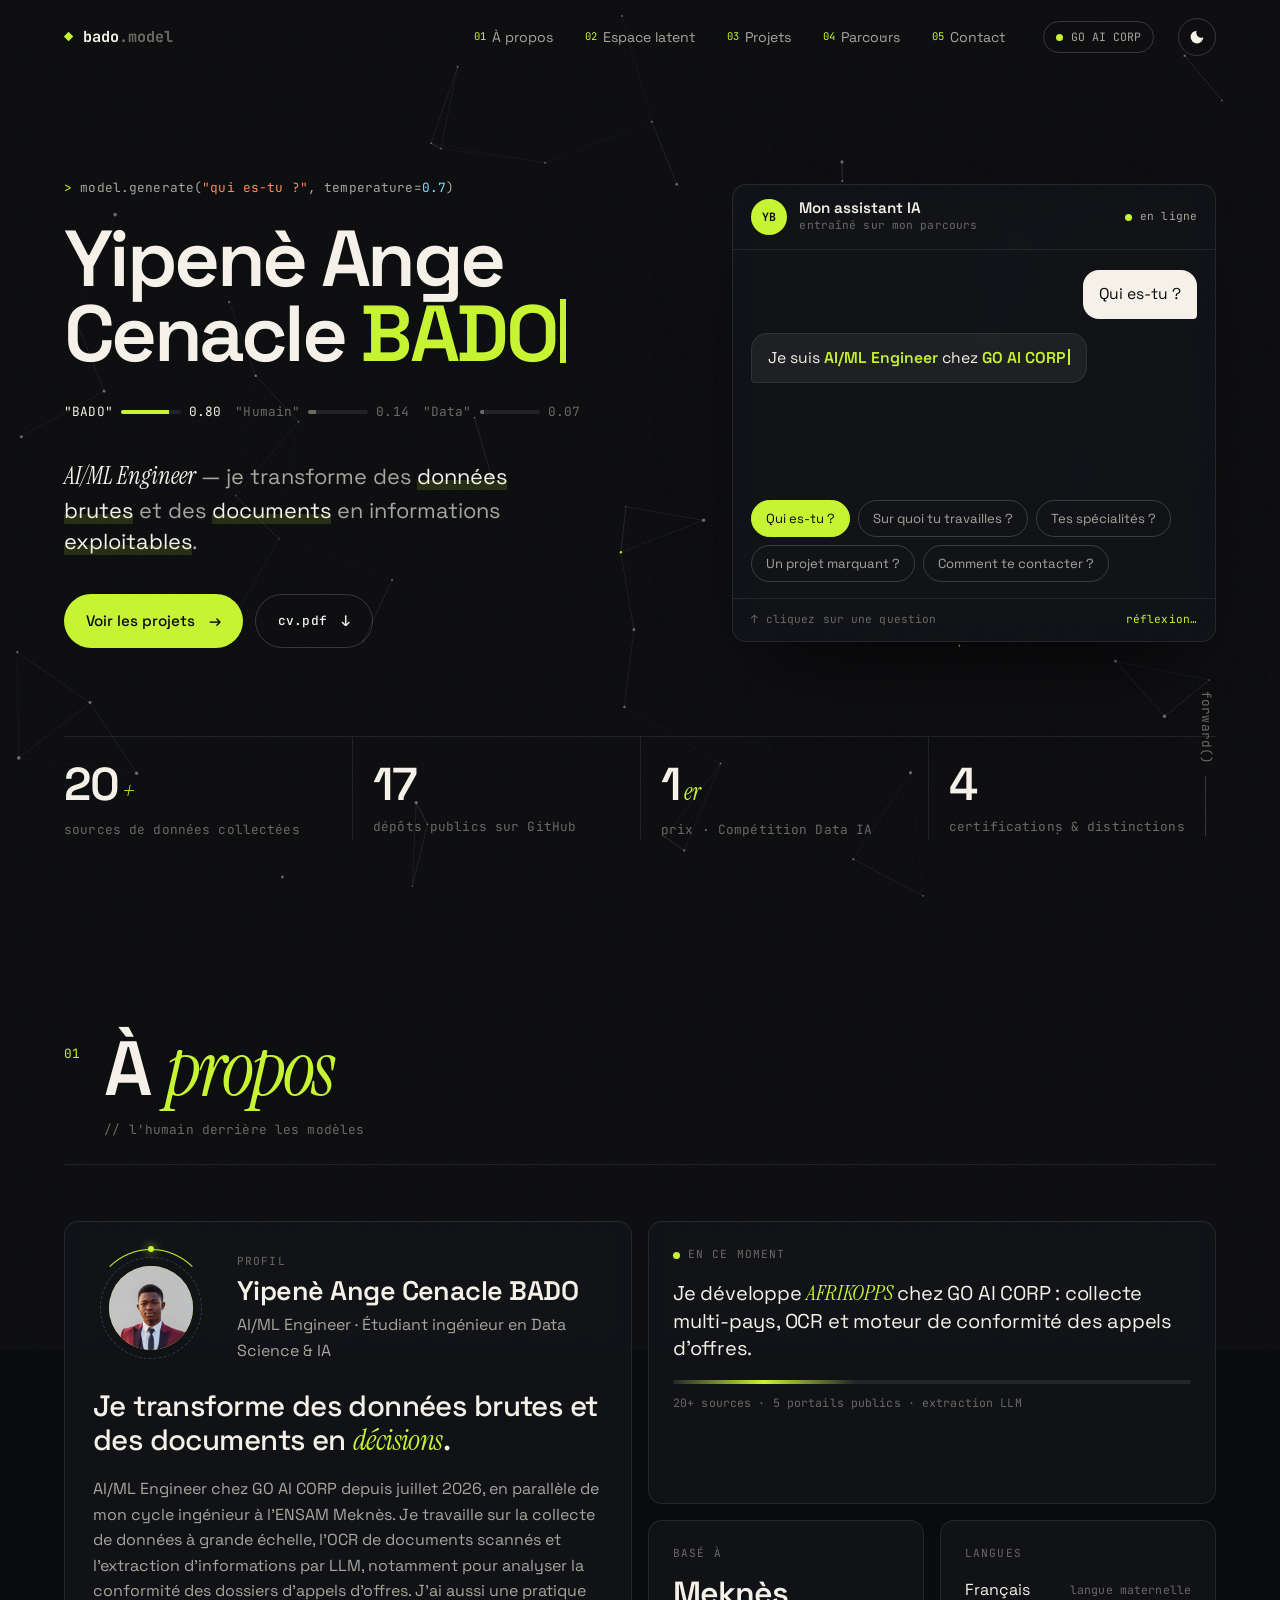
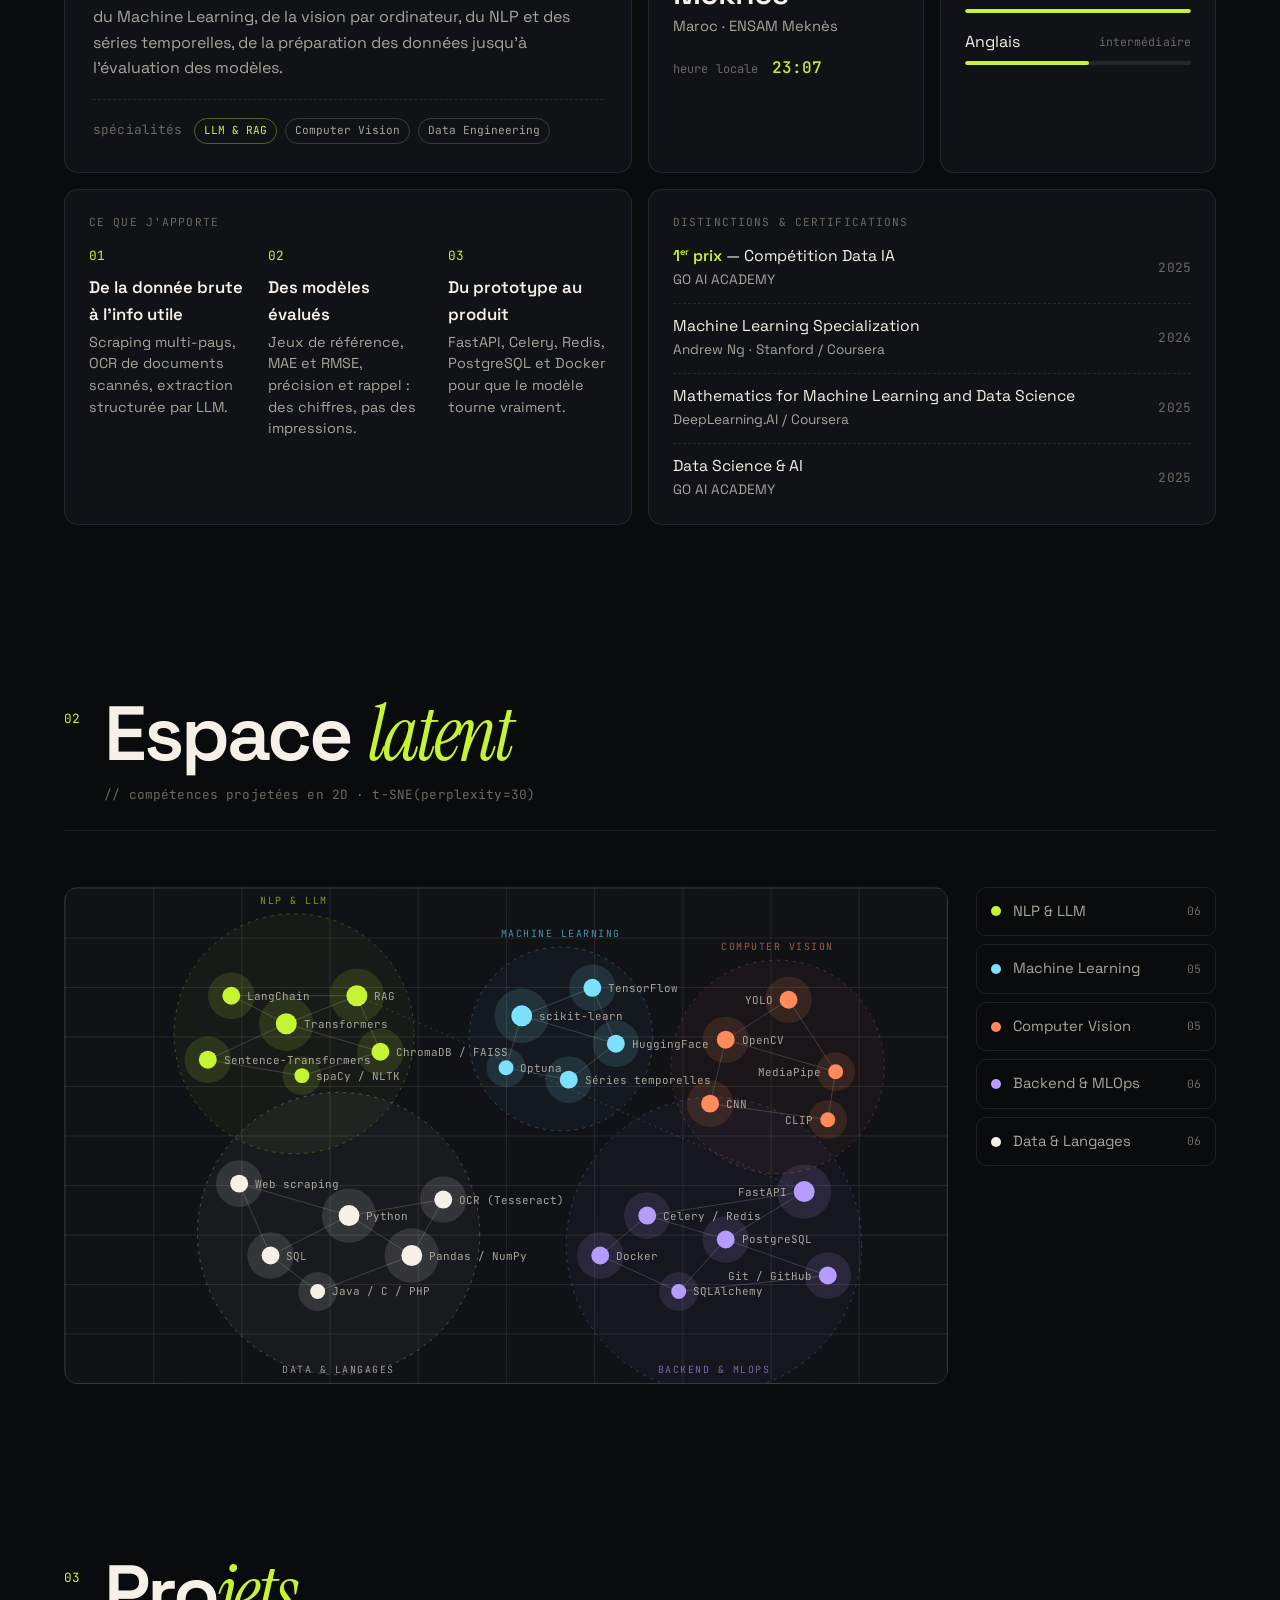
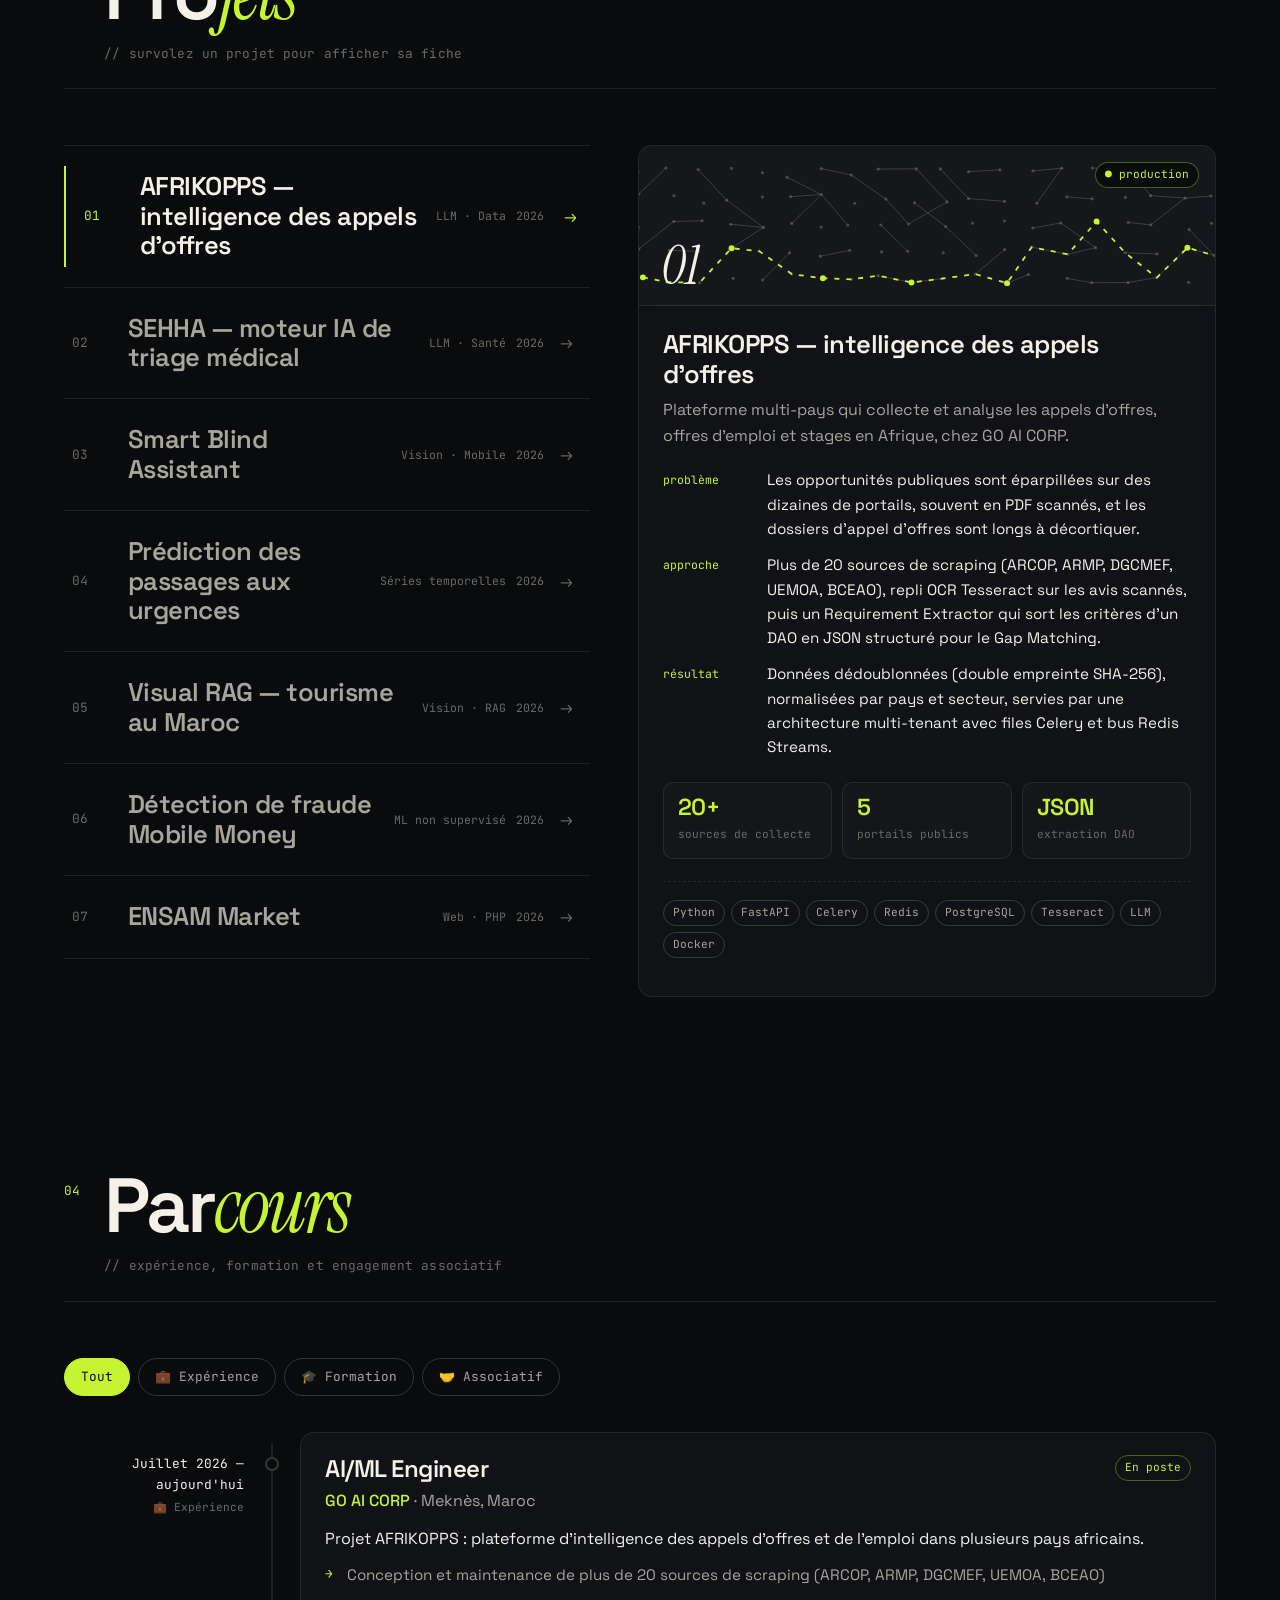
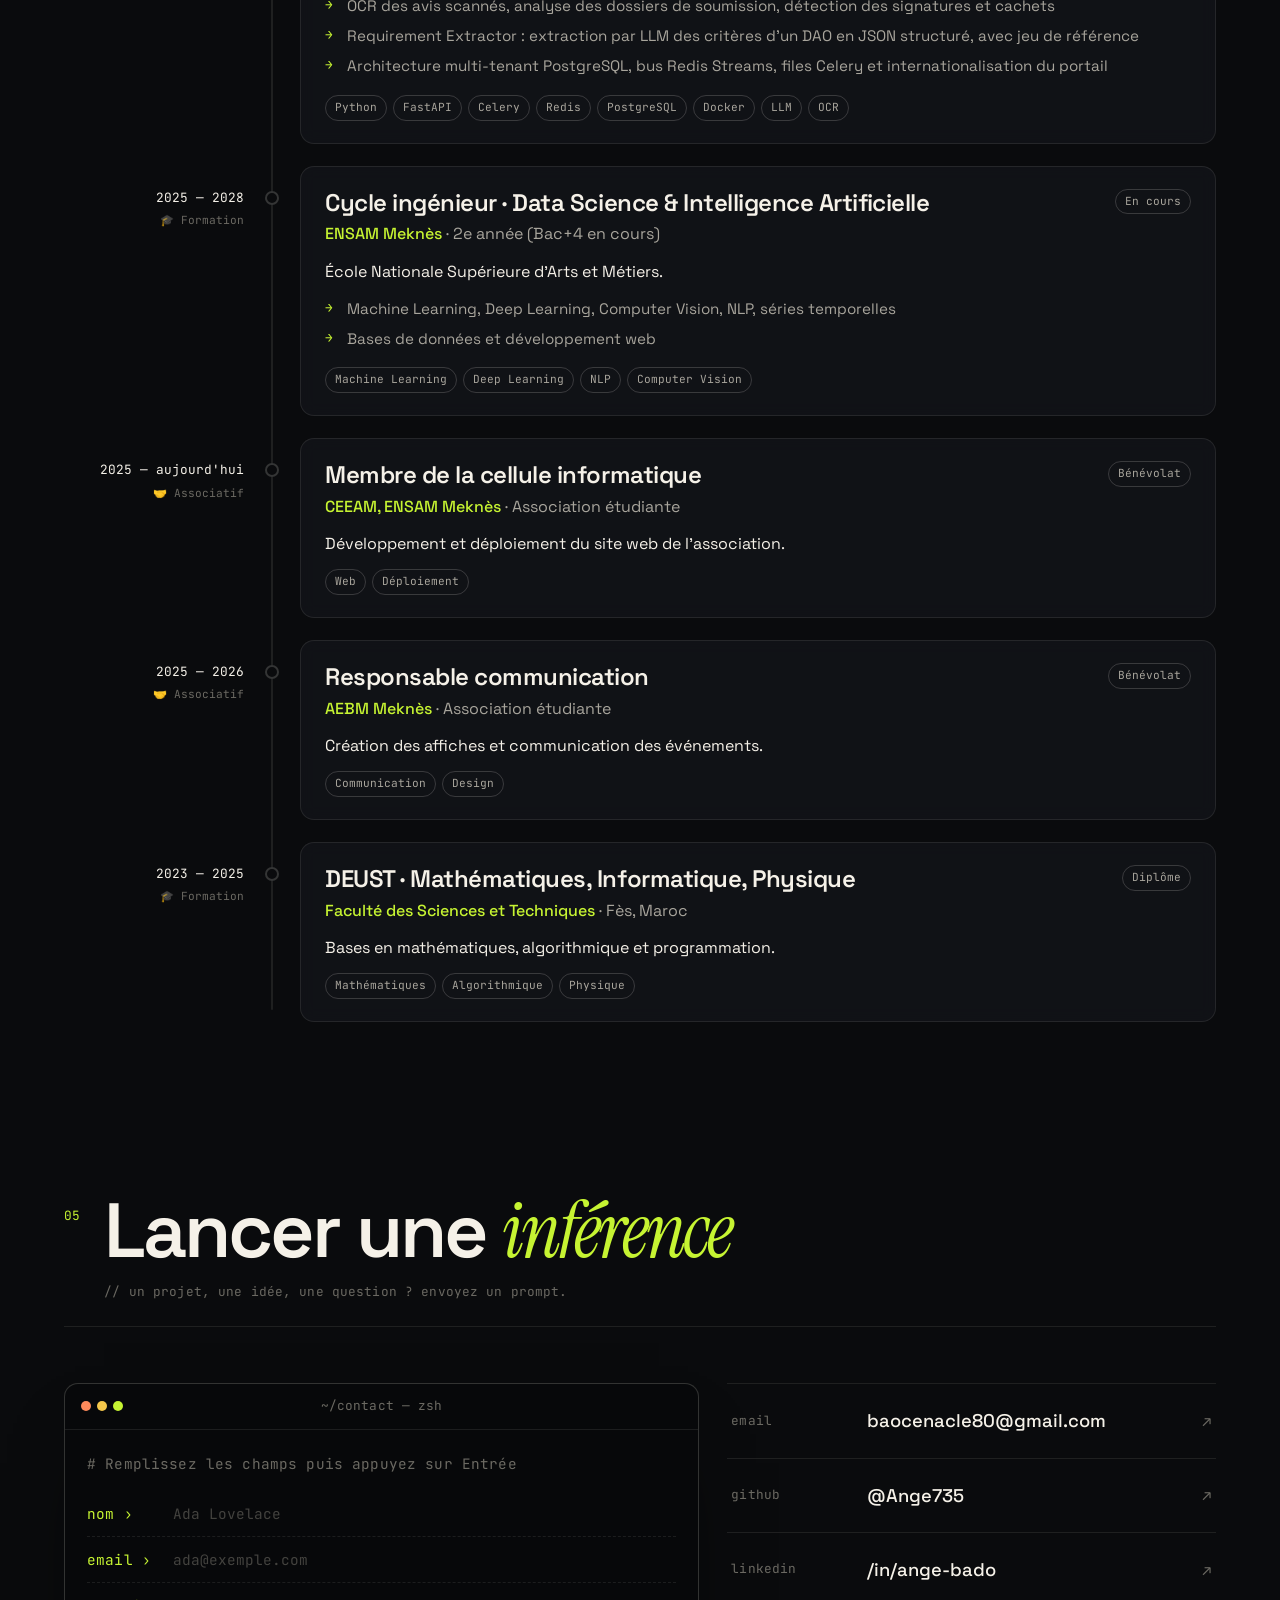
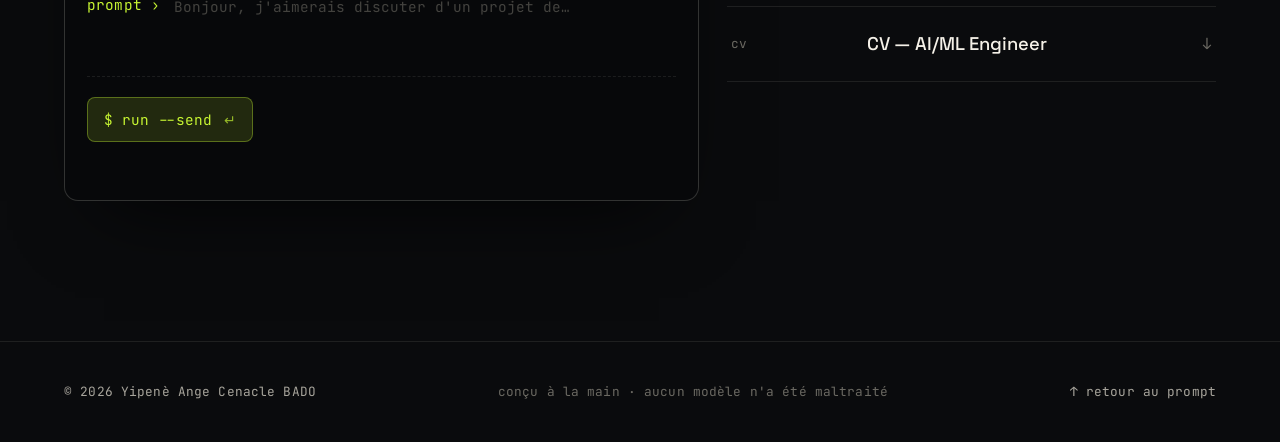
==== commit 695d51c1: "Ajout de la photo de profil et du CV Portrait recadré et compressé (512x512, 22 Ko) dans la tuile À " ====
--- a/index.html
+++ b/index.html
@@ -125,8 +125,9 @@
       <div class="bento" id="bento">
         <article class="tile tile--bio reveal">
           <div class="bio__top">
-            <div class="avatar" aria-hidden="true">
-              <span data-initials>··</span><i></i><i></i><i></i>
+            <div class="avatar">
+              <img src="assets/photo.jpg" alt="Portrait de Yipenè Ange Cenacle BADO" width="512" height="512" />
+              <i aria-hidden="true"></i><i aria-hidden="true"></i><i aria-hidden="true"></i>
             </div>
             <div>
               <p class="tile__label mono">profil</p>
